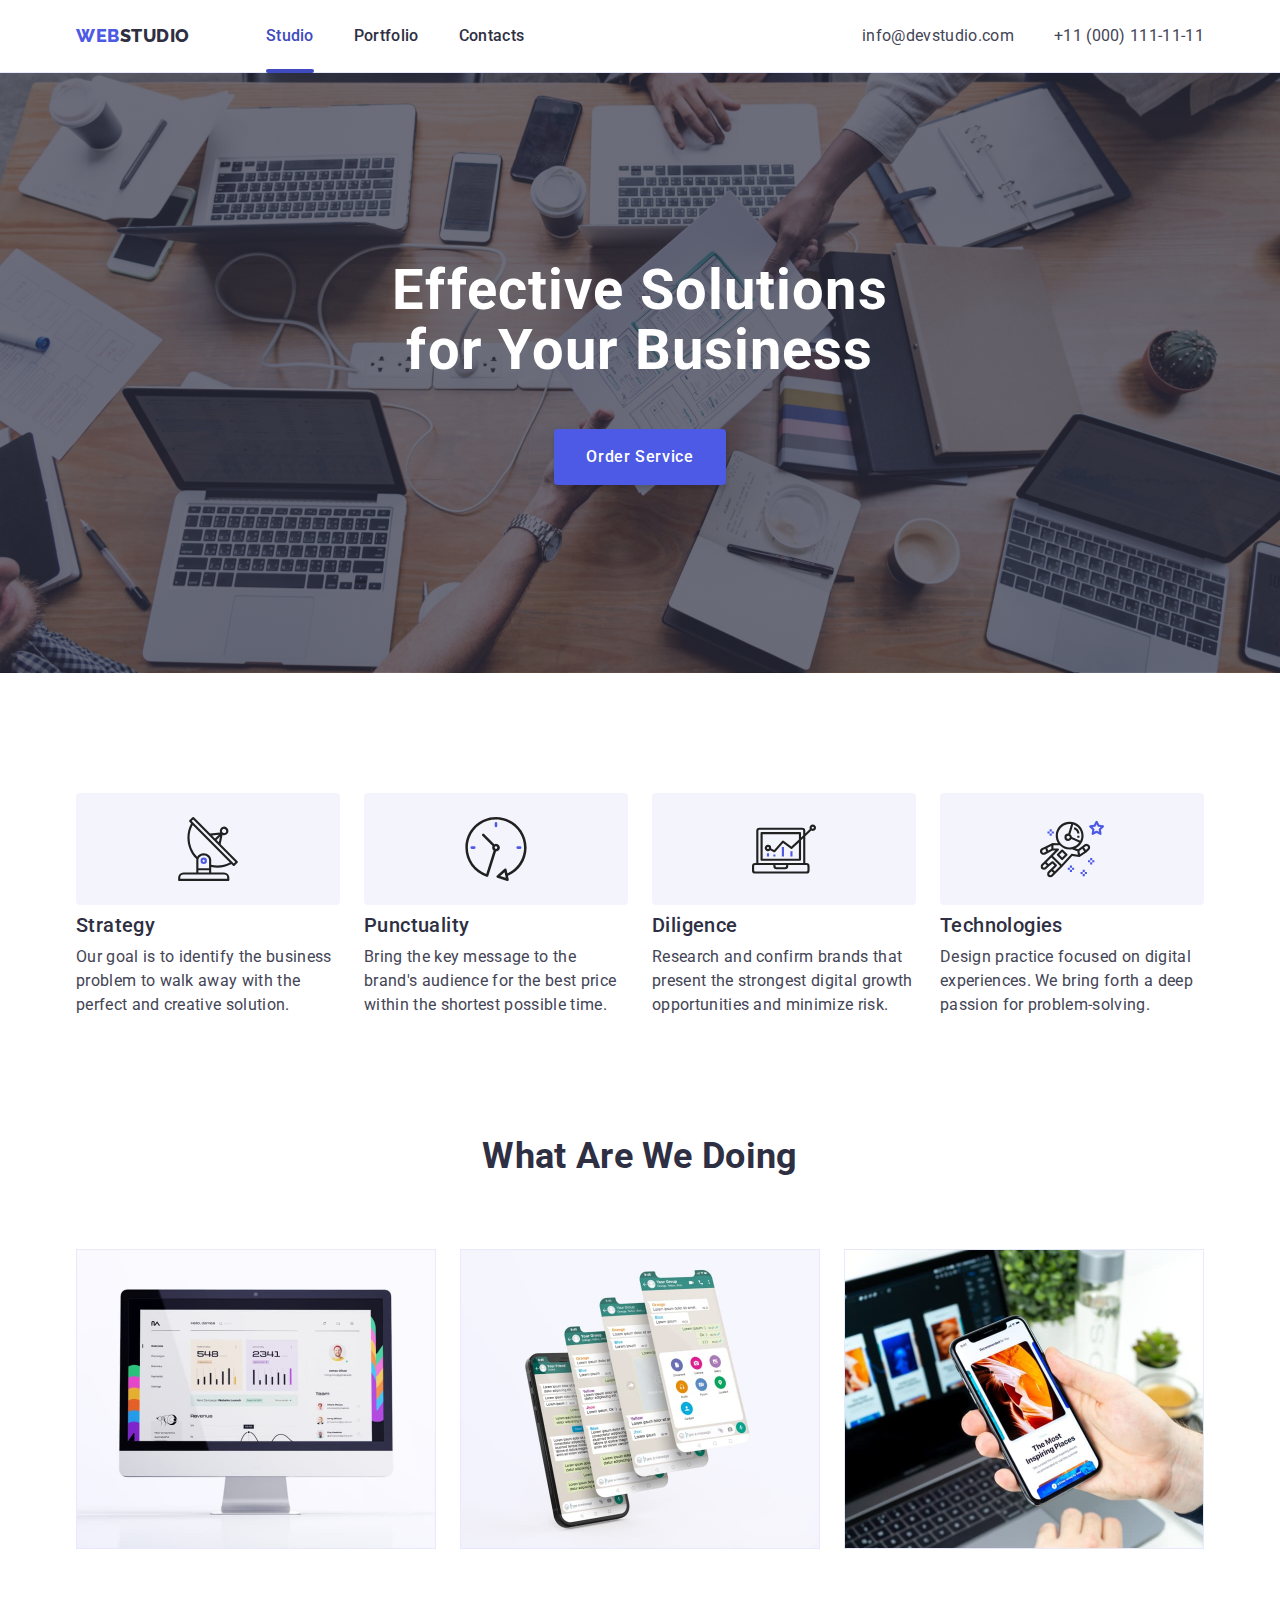
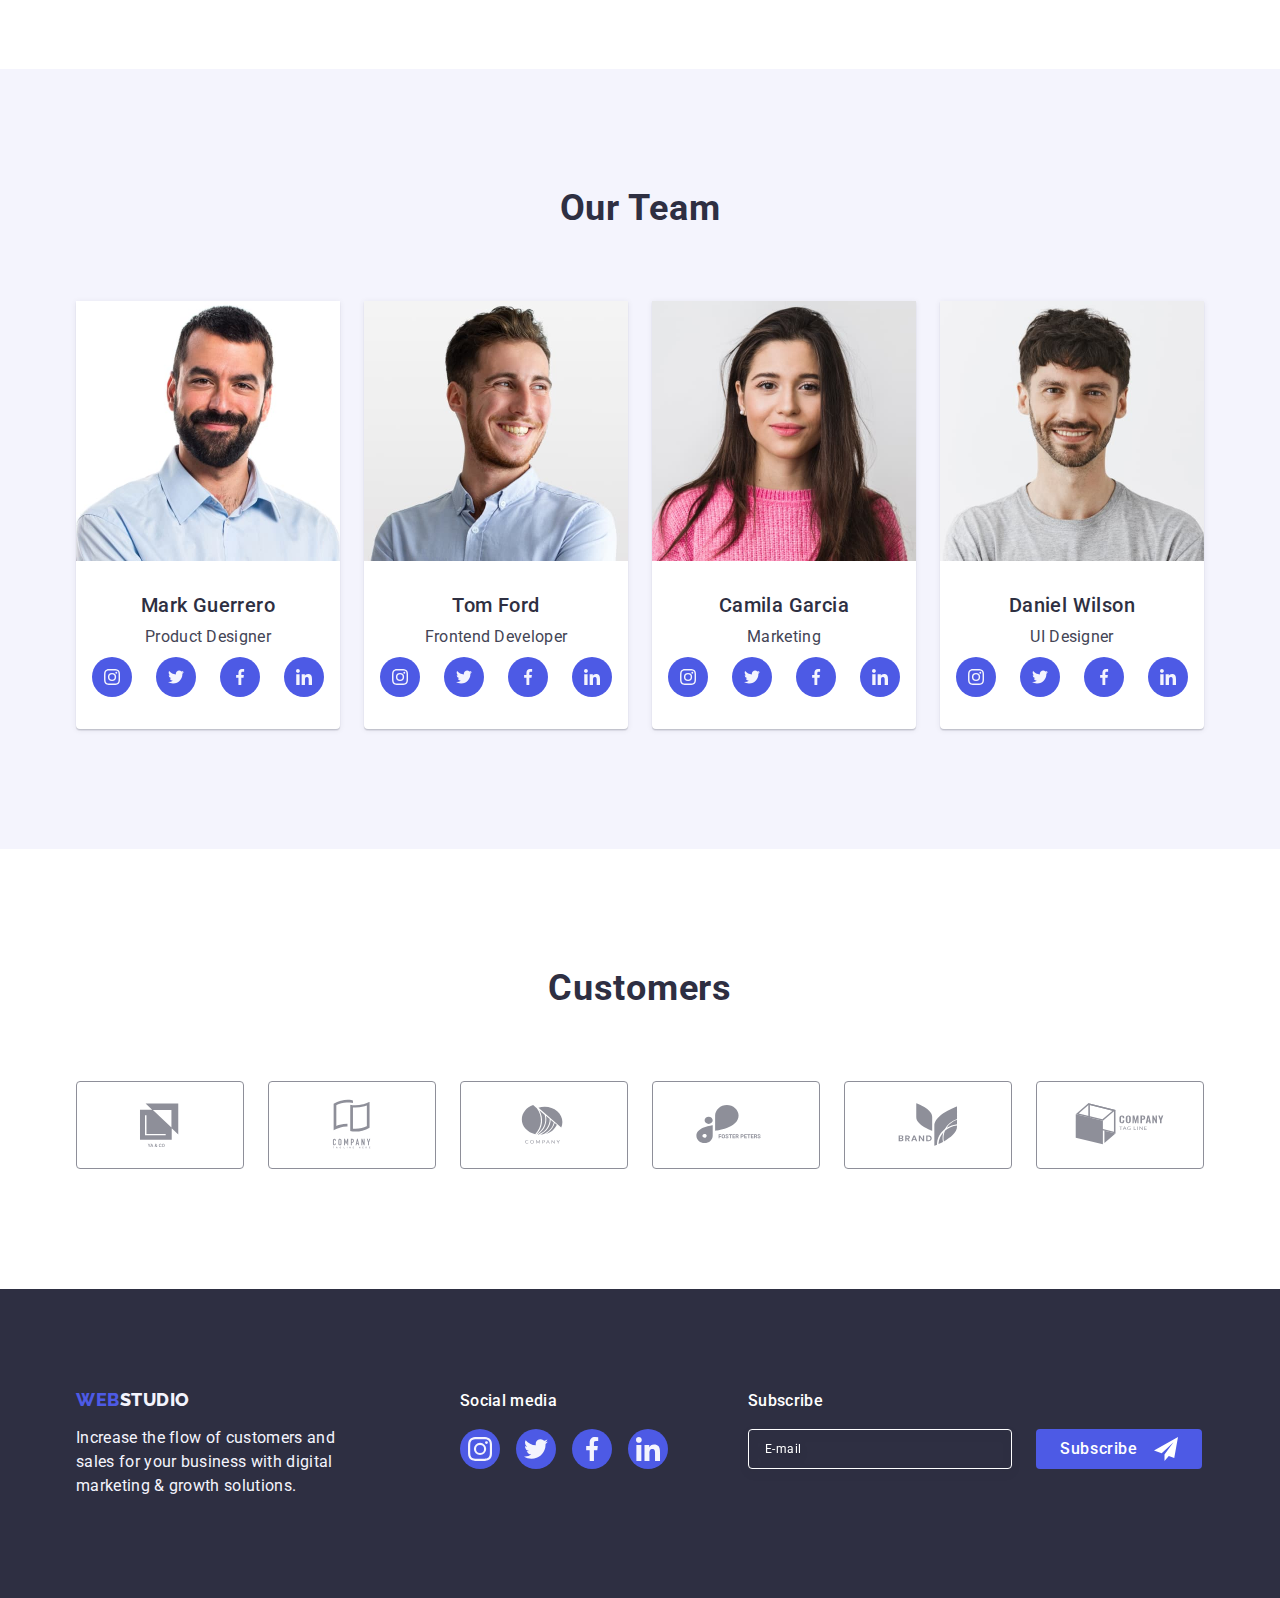
==== index.html @ ae1ebe04 "Feat(New project) Added files" ====
<!DOCTYPE html>
<html lang="en">
  <head>
    <meta charset="UTF-8" />
    <meta name="viewport" content="width=device-width, initial-scale=1.0" />
    <link rel="preconnect" href="https://fonts.googleapis.com" />
    <link rel="preconnect" href="https://fonts.gstatic.com" crossorigin />
    <link
      href="https://fonts.googleapis.com/css2?family=Raleway:wght@800&family=Roboto:wght@400;500;700;900&display=swap"
      rel="stylesheet"
    />
    <link
      rel="stylesheet"
      href="https://cdnjs.cloudflare.com/ajax/libs/modern-normalize/2.0.0/modern-normalize.min.css"
    />
    <link rel="stylesheet" href="./css/styles.css" />
    <link rel="shortcut icon" href="./images/favicon.ico" />
    <title>Web Studio</title>
  </head>
  <body>
    <header class="header">
      <div class="header-container container">
        <nav class="header-nav">
          <a class="header-nav__logo-blue link" href="./index.html"
            >Web<span class="header-nav__logo-black">Studio</span></a
          >
          <ul class="header-nav__list list">
            <li class="header-nav__item">
              <a class="header-nav__link link current" href="./index.html"
                >Studio</a
              >
            </li>
            <li class="header-nav__item">
              <a class="header-nav__link link" href="./portfolio.html"
                >Portfolio</a
              >
            </li>
            <li class="header-nav__item">
              <a class="header-nav__link link" href="">Contacts</a>
            </li>
          </ul>
        </nav>
        <address class="header-contacts">
          <ul class="header-contacts__list list">
            <li class="header-contacts__item">
              <a
                class="header-contacts__link link"
                href="mailto:info@devstudio.com"
                >info@devstudio.com</a
              >
            </li>
            <li class="header-contacts__item">
              <a class="header-contacts__link link" href="tel:+110001111111"
                >+11 (000) 111-11-11</a
              >
            </li>
          </ul>
        </address>
      </div>
    </header>

    <main>
      <section class="hero hero__bg-image">
        <div class="container">
          <h1 class="hero__title">Effective Solutions for Your Business</h1>
          <button class="hero__button" type="button" data-modal-open>
            Order Service
          </button>
        </div>
      </section>

      <section class="company">
        <div class="container">
          <h2 class="visually-hidden">Hidden</h2>
          <ul class="company__list list">
            <li class="company__item">
              <div class="company__wrapper">
                <svg
                  class="company__icon"
                  aria-label="antenna"
                  width="64"
                  height="64"
                >
                  <use href="./images/icons.svg#icon-antenna"></use>
                </svg>
              </div>
              <h3 class="company__title">Strategy</h3>
              <p class="company__text">
                Our goal is to identify the business problem to walk away with
                the perfect and creative solution.
              </p>
            </li>
            <li class="company__item">
              <div class="company__wrapper">
                <svg
                  class="company__icon"
                  aria-label="antenna"
                  width="64"
                  height="64"
                >
                  <use href="./images/icons.svg#icon-clock"></use>
                </svg>
              </div>
              <h3 class="company__title">Punctuality</h3>
              <p class="company__text">
                Bring the key message to the brand's audience for the best price
                within the shortest possible time.
              </p>
            </li>
            <li class="company__item">
              <div class="company__wrapper">
                <svg
                  class="company__icon"
                  aria-label="antenna"
                  width="64"
                  height="64"
                >
                  <use href="./images/icons.svg#icon-diagram"></use>
                </svg>
              </div>
              <h3 class="company__title">Diligence</h3>
              <p class="company__text">
                Research and confirm brands that present the strongest digital
                growth opportunities and minimize risk.
              </p>
            </li>
            <li class="company__item">
              <div class="company__wrapper">
                <svg
                  class="company__icon"
                  aria-label="antenna"
                  width="64"
                  height="64"
                >
                  <use href="./images/icons.svg#icon-astronaut"></use>
                </svg>
              </div>
              <h3 class="company__title">Technologies</h3>
              <p class="company__text">
                Design practice focused on digital experiences. We bring forth a
                deep passion for problem-solving.
              </p>
            </li>
          </ul>
        </div>
      </section>

      <section class="works">
        <div class="container">
          <h2 class="works__title">What are we doing</h2>
          <ul class="works__list list">
            <li class="works__item">
              <img
                class="works__image"
                src="./images/work-01.jpg"
                alt="computer-monitor"
                width="360"
              />
            </li>
            <li class="works__item">
              <img
                class="works__image"
                src="./images/work-02.jpg"
                alt="phone-application"
                width="360"
              />
            </li>
            <li class="works__item">
              <img
                class="works__image"
                src="./images/work-03.jpg"
                alt="laptop-and-phone"
                width="360"
              />
            </li>
          </ul>
        </div>
      </section>

      <section class="team">
        <div class="container">
          <h2 class="team__title">Our Team</h2>
          <ul class="team__list list">
            <li class="team__item">
              <img
                class="team__image"
                src="./images/team-01.jpg"
                alt="photo Mark Guerrero"
                width="264"
              />
              <div class="team__wrapper">
                <h3 class="team__specialist">Mark Guerrero</h3>
                <p class="team__job-title">Product Designer</p>
                <ul class="team__list-icons list">
                  <li class="team__item-icon">
                    <a href="" class="team__link-icon">
                      <svg
                        class="team__icon"
                        aria-label="icon-instagram"
                        width="16"
                        height="16"
                      >
                        <use href="./images/icons.svg#icon-instagram"></use>
                      </svg>
                    </a>
                  </li>
                  <li class="team__item-icon">
                    <a href="" class="team__link-icon">
                      <svg
                        class="team__icon"
                        aria-label="icon-twitter"
                        width="16"
                        height="16"
                      >
                        <use href="./images/icons.svg#icon-twitter"></use>
                      </svg>
                    </a>
                  </li>
                  <li class="team__item-icon">
                    <a href="" class="team__link-icon">
                      <svg
                        class="team__icon"
                        aria-label="icon-facebook"
                        width="16"
                        height="16"
                      >
                        <use href="./images/icons.svg#icon-facebook"></use>
                      </svg>
                    </a>
                  </li>
                  <li class="team__item-icon">
                    <a href="" class="team__link-icon">
                      <svg
                        class="team__icon"
                        aria-label="icon-linkedin"
                        width="16"
                        height="16"
                      >
                        <use href="./images/icons.svg#icon-linkedin"></use>
                      </svg>
                    </a>
                  </li>
                </ul>
              </div>
            </li>
            <li class="team__item">
              <img
                class="team__image"
                src="./images/team-02.jpg"
                alt="photo Tom Ford"
                width="264"
              />
              <div class="team__wrapper">
                <h3 class="team__specialist">Tom Ford</h3>
                <p class="team__job-title">Frontend Developer</p>
                <ul class="team__list-icons list">
                  <li class="team__item-icon">
                    <a href="" class="team__link-icon">
                      <svg
                        class="team__icon"
                        aria-label="icon-instagram"
                        width="16"
                        height="16"
                      >
                        <use href="./images/icons.svg#icon-instagram"></use>
                      </svg>
                    </a>
                  </li>
                  <li class="team__item-icon">
                    <a href="" class="team__link-icon">
                      <svg
                        class="team__icon"
                        aria-label="icon-twitter"
                        width="16"
                        height="16"
                      >
                        <use href="./images/icons.svg#icon-twitter"></use>
                      </svg>
                    </a>
                  </li>
                  <li class="team__item-icon">
                    <a href="" class="team__link-icon">
                      <svg
                        class="team__icon"
                        aria-label="icon-facebook"
                        width="16"
                        height="16"
                      >
                        <use href="./images/icons.svg#icon-facebook"></use>
                      </svg>
                    </a>
                  </li>
                  <li class="team__item-icon">
                    <a href="" class="team__link-icon">
                      <svg
                        class="team__icon"
                        aria-label="icon-linkedin"
                        width="16"
                        height="16"
                      >
                        <use href="./images/icons.svg#icon-linkedin"></use>
                      </svg>
                    </a>
                  </li>
                </ul>
              </div>
            </li>
            <li class="team__item">
              <img
                class="team__image"
                src="./images/team-03.jpg"
                alt="photo Camila Garcia"
                width="264"
              />
              <div class="team__wrapper">
                <h3 class="team__specialist">Camila Garcia</h3>
                <p class="team__job-title">Marketing</p>
                <ul class="team__list-icons list">
                  <li class="team__item-icon">
                    <a href="" class="team__link-icon">
                      <svg
                        class="team__icon"
                        aria-label="icon-instagram"
                        width="16"
                        height="16"
                      >
                        <use href="./images/icons.svg#icon-instagram"></use>
                      </svg>
                    </a>
                  </li>
                  <li class="team__item-icon">
                    <a href="" class="team__link-icon">
                      <svg
                        class="team__icon"
                        aria-label="icon-twitter"
                        width="16"
                        height="16"
                      >
                        <use href="./images/icons.svg#icon-twitter"></use>
                      </svg>
                    </a>
                  </li>
                  <li class="team__item-icon">
                    <a href="" class="team__link-icon">
                      <svg
                        class="team__icon"
                        aria-label="icon-facebook"
                        width="16"
                        height="16"
                      >
                        <use href="./images/icons.svg#icon-facebook"></use>
                      </svg>
                    </a>
                  </li>
                  <li class="team__item-icon">
                    <a href="" class="team__link-icon">
                      <svg
                        class="team__icon"
                        aria-label="icon-linkedin"
                        width="16"
                        height="16"
                      >
                        <use href="./images/icons.svg#icon-linkedin"></use>
                      </svg>
                    </a>
                  </li>
                </ul>
              </div>
            </li>
            <li class="team__item">
              <img
                class="team__image"
                src="./images/team-04.jpg"
                alt="photo Daniel Wilson"
                width="264"
              />
              <div class="team__wrapper">
                <h3 class="team__specialist">Daniel Wilson</h3>
                <p class="team__job-title">UI Designer</p>
                <ul class="team__list-icons list">
                  <li class="team__item-icon">
                    <a href="" class="team__link-icon">
                      <svg
                        class="team__icon"
                        aria-label="icon-instagram"
                        width="16"
                        height="16"
                      >
                        <use href="./images/icons.svg#icon-instagram"></use>
                      </svg>
                    </a>
                  </li>
                  <li class="team__item-icon">
                    <a href="" class="team__link-icon">
                      <svg
                        class="team__icon"
                        aria-label="icon-twitter"
                        width="16"
                        height="16"
                      >
                        <use href="./images/icons.svg#icon-twitter"></use>
                      </svg>
                    </a>
                  </li>
                  <li class="team__item-icon">
                    <a href="" class="team__link-icon">
                      <svg
                        class="team__icon"
                        aria-label="icon-facebook"
                        width="16"
                        height="16"
                      >
                        <use href="./images/icons.svg#icon-facebook"></use>
                      </svg>
                    </a>
                  </li>
                  <li class="team__item-icon">
                    <a href="" class="team__link-icon">
                      <svg
                        class="team__icon"
                        aria-label="icon-linkedin"
                        width="16"
                        height="16"
                      >
                        <use href="./images/icons.svg#icon-linkedin"></use>
                      </svg>
                    </a>
                  </li>
                </ul>
              </div>
            </li>
          </ul>
        </div>
      </section>
      <section class="customers">
        <div class="container">
          <h2 class="customers__title">Customers</h2>
          <ul class="customers__list list">
            <li class="customers__item">
              <a href="" class="customers__link"
                ><svg
                  class="customers__icon"
                  aria-label="customers-icons"
                  width="104"
                  height="56"
                >
                  <use href="./images/icons.svg#customers-logo-1"></use></svg
              ></a>
            </li>
            <li class="customers__item">
              <a href="" class="customers__link"
                ><svg
                  class="customers__icon"
                  aria-label="customers-icons"
                  width="104"
                  height="56"
                >
                  <use href="./images/icons.svg#customers-logo-2"></use></svg
              ></a>
            </li>
            <li class="customers__item">
              <a href="" class="customers__link"
                ><svg
                  class="customers__icon"
                  aria-label="customers-icons"
                  width="104"
                  height="56"
                >
                  <use href="./images/icons.svg#customers-logo-3"></use></svg
              ></a>
            </li>
            <li class="customers__item">
              <a href="" class="customers__link"
                ><svg
                  class="customers__icon"
                  aria-label="customers-icons"
                  width="104"
                  height="56"
                >
                  <use href="./images/icons.svg#customers-logo-4"></use></svg
              ></a>
            </li>
            <li class="customers__item">
              <a href="" class="customers__link"
                ><svg
                  class="customers__icon"
                  aria-label="customers-icons"
                  width="104"
                  height="56"
                >
                  <use href="./images/icons.svg#customers-logo-5"></use></svg
              ></a>
            </li>
            <li class="customers__item">
              <a href="" class="customers__link"
                ><svg
                  class="customers__icon"
                  aria-label="customers-icons"
                  width="104"
                  height="56"
                >
                  <use href="./images/icons.svg#customers-logo-6"></use></svg
              ></a>
            </li>
          </ul>
        </div>
      </section>
    </main>

    <footer class="footer">
      <div class="footer-container container">
        <div class="footer__logo-wrapper">
          <a class="footer__logo-blue link" href="./index.html"
            >Web<span class="footer__logo-white">Studio</span></a
          >
          <p class="footer__text">
            Increase the flow of customers and sales for your business with
            digital marketing & growth solutions.
          </p>
        </div>

        <div class="footer__icon-wrapper">
          <p class="footer__icon-text">Social media</p>
          <ul class="footer__icon-list">
            <li class="footer__icon-item">
              <a href="" class="footer__icon-link">
                <svg
                  class="footer__icon"
                  aria-label="icon-instagram"
                  width="24"
                  height="24"
                >
                  <use href="./images/icons.svg#icon-instagram"></use>
                </svg>
              </a>
            </li>
            <li class="footer__icon-item">
              <a href="" class="footer__icon-link">
                <svg
                  class="footer__icon"
                  aria-label="icon-twitter"
                  width="24"
                  height="24"
                >
                  <use href="./images/icons.svg#icon-twitter"></use>
                </svg>
              </a>
            </li>
            <li class="footer__icon-item">
              <a href="" class="footer__icon-link">
                <svg
                  class="footer__icon"
                  aria-label="icon-facebook"
                  width="24"
                  height="24"
                >
                  <use href="./images/icons.svg#icon-facebook"></use>
                </svg>
              </a>
            </li>
            <li class="footer__icon-item">
              <a href="" class="footer__icon-link">
                <svg
                  class="footer__icon"
                  aria-label="icon-linkedin"
                  width="24"
                  height="24"
                >
                  <use href="./images/icons.svg#icon-linkedin"></use>
                </svg>
              </a>
            </li>
          </ul>
        </div>

        <div class="footer__subscribe-wrapper">
          <p class="footer__subscribe-text">Subscribe</p>
          <form class="footer__subscribe-form">
            <label class="footer__subscribe-label">
              <input
                class="footer__subscribe-input"
                type="email"
                name="email-field"
                placeholder="E-mail"
              />
            </label>
            <button
              type="submit"
              name="email-subscribe-button"
              class="footer__subscribe-button"
            >
              Subscribe
              <svg
                class="footer__subscribe-icon"
                aria-label="icon-send"
                width="24"
                height="24"
              >
                <use href="./images/icons.svg#icon-send"></use>
              </svg>
            </button>
          </form>
        </div>
      </div>
    </footer>

    <div class="backdrop is-hidden" data-modal>
      <div class="modal">
        <button class="modal__button-close" type="button" data-modal-close>
          <svg
            class="modal__icon-close"
            aria-label="icon-modal-close"
            width="8"
            height="8"
          >
            <use href="./images/icons.svg#icon-modal-close"></use>
          </svg>
        </button>

        <p class="modal__title">
          Leave your contacts and we will call you back
        </p>

        <form class="modal__form">
          <div class="modal__wrapper">
            <label class="modal__label" for="user-name">Name</label>
            <div class="modal__icon-wrapper">
              <input
                class="modal__input"
                type="text"
                name="user-name"
                id="user-name"
              />
              <svg
                class="modal__icon"
                aria-label="icon-person"
                width="18"
                height="24"
              >
                <use href="./images/icons.svg#icon-person"></use>
              </svg>
            </div>
          </div>

          <div class="modal__wrapper">
            <label class="modal__label" for="phone-number">Phone</label>
            <div class="modal__icon-wrapper">
              <input
                class="modal__input"
                type="tel"
                name="phone-number"
                id="phone-number"
              />
              <svg
                class="modal__icon"
                aria-label="icon-phone"
                width="18"
                height="24"
              >
                <use href="./images/icons.svg#icon-phone"></use>
              </svg>
            </div>
          </div>

          <div class="modal__wrapper">
            <label class="modal__label" for="useremail">Email</label>
            <div class="modal__icon-wrapper">
              <input
                class="modal__input"
                type="email"
                name="user-email"
                id="useremail"
              />
              <svg
                class="modal__icon"
                aria-label="icon-email"
                width="18"
                height="24"
              >
                <use href="./images/icons.svg#icon-email"></use>
              </svg>
            </div>
          </div>

          <div class="modal__text-field-wrapper">
            <label class="modal__label" for="user-comment">Comment</label>
            <textarea
              class="modal__text-field"
              name="user-comment"
              id="user-comment"
              placeholder="Text input"
            ></textarea>
          </div>

          <div class="modal__check-wrapper">
            <input
              class="modal__check-input visually-hidden"
              type="checkbox"
              name="user-privacy"
              id="user-privacy"
              value="true"
            />
            <label class="modal__check-text" for="user-privacy">
              <span class="modal__check-box">
                <svg
                  class="modal__icon-check"
                  aria-label="icon-check-white"
                  width="10"
                  height="8"
                >
                  <use href="./images/icons.svg#icon-check-white"></use></svg
              ></span>
              I accept the terms and conditions of the
              <a class="modal__link-text" href="">Privacy Policy</a></label
            >
          </div>

          <button class="modal__button-submit" type="submit">Send</button>
        </form>
      </div>
    </div>

    <script src="./js/modal.js"></script>
  </body>
</html>
---- css/styles.css ----
:root {
  --color-iris: #4d5ae5;
  --color-ocean: #404bbf;
  --color-navy-blue: #2e2f42;
  --color-green: #31d0aa;
  --color-slate: #434455;
  --color-light-slate: #8e8f99;
  --color-cornflower: #e7e9fc;
  --color-cloud: #f4f4fd;
  --color-navy-blue-modal: #2e2f42;
  --color-grey: #2e2f42;
  --color-white: #ffffff;
  --color-dairy: #fcfcfc;
}

*,
*::before,
*::after {
  box-sizing: border-box;
}

body {
  font-family: 'Roboto', sans-serif;
  color: var(--color-slate);
  background-color: var(--color-white);
  font-size: 16px;
  letter-spacing: 0.02em;
}

.list {
  list-style: none;
}

.link {
  text-decoration: none;
}

h1,
h2,
h3,
h4,
h5,
h6,
p,
ul {
  margin: 0;
  padding: 0;
}

input,
textarea,
button {
  font: inherit;
}

button {
  cursor: pointer;
  color: currentColor;
}

ul {
  list-style: none;
}

a {
  text-decoration: none;
  outline: none;
}

img {
  display: block;
  max-width: 100%;
  height: auto;
}

.visually-hidden {
  position: absolute;
  width: 1px;
  height: 1px;
  margin: -1px;
  border: 0;
  padding: 0;
  white-space: nowrap;
  clip-path: inset(100%);
  clip: rect(0 0 0 0);
  overflow: hidden;
}

.container {
  width: 1158px;
  margin: 0 auto;
  padding: 0 15px;
}

/* Page Studio */

.header {
  border-bottom: 1px solid var(--color-cornflower);
  box-shadow: 0px 2px 1px rgba(46, 47, 66, 0.08),
    0px 1px 1px rgba(46, 47, 66, 0.16), 0px 1px 6px rgba(46, 47, 66, 0.08);
}

.header-container {
  display: flex;
  align-items: center;
}

.header-nav {
  display: flex;
  align-items: center;
}

.header-nav__logo-blue {
  color: var(--color-iris);
  font-family: 'Raleway', sans-serif;
  font-weight: 800;
  font-size: 18px;
  line-height: 1.17;
  letter-spacing: 0.03em;
  text-transform: uppercase;
  display: inline-block;
  margin-right: 76px;
}

.header-nav__logo-black {
  color: var(--color-navy-blue);
}

.header-nav__list {
  display: flex;
  gap: 40px;
}

.header-nav__link {
  color: var(--color-navy-blue);
  font-weight: 500;
  font-size: 16px;
  line-height: 1.5;
  padding-top: 24px;
  padding-bottom: 24px;
  position: relative;
  display: block;
  transition: color 250ms cubic-bezier(0.4, 0, 0.2, 1);
}

.header-nav__link:hover,
.header-nav__link:focus {
  color: var(--color-ocean);
}

.header-nav__link.current {
  color: var(--color-ocean);
}

.header-nav__link.current::after {
  content: '';
  display: block;
  width: 100%;
  height: 4px;
  border-radius: 2px;
  background-color: var(--color-ocean);
  position: absolute;
  bottom: -1px;
  left: 0;
}

.header-contacts {
  font-style: normal;
  margin-left: auto;
}

.header-contacts__list {
  display: flex;
  gap: 40px;
}

.header-contacts__link {
  color: var(--color-slate);
  font-weight: 400;
  font-size: 16px;
  line-height: 1.5;
  display: inline-block;
  padding-top: 24px;
  padding-bottom: 24px;
  transition: color 250ms cubic-bezier(0.4, 0, 0.2, 1);
}

.header-contacts__link:hover,
.header-contacts__link:focus {
  color: var(--color-ocean);
}

.hero {
  background-color: var(--color-navy-blue);
  padding: 188px 0;
}

.hero__bg-image {
  margin: 0 auto;
  max-width: 1440px;
  background-position: center;
  background-repeat: no-repeat;
  background-size: cover;
  background-image: linear-gradient(
      rgba(46, 47, 66, 0.7),
      rgba(46, 47, 66, 0.7)
    ),
    url('../images/img-name.jpg');
}

.hero__title {
  color: var(--color-white);
  font-weight: 700;
  font-size: 56px;
  line-height: 1.07;
  letter-spacing: 0.02em;
  text-align: center;
  max-width: 496px;
  text-align: center;
  margin: 0 auto 48px;
}

.hero__button {
  color: var(--color-white);
  background-color: var(--color-iris);
  font-family: 'Roboto', sans-serif;
  font-weight: 500;
  font-size: 16px;
  line-height: 1.5;
  letter-spacing: 0.04em;
  cursor: pointer;
  border-radius: 4px;
  padding: 16px 32px 16px 32px;
  border: none;
  box-shadow: 0px 4px 4px 0px rgba(0, 0, 0, 0.15);
  display: block;
  margin: 0 auto;
  min-width: 169px;
  transition: background-color 250ms cubic-bezier(0.4, 0, 0.2, 1);
}

.hero__button:hover,
.hero__button:focus {
  background-color: var(--color-ocean);
}

.company {
  padding: 120px 0;
}

.company__list {
  display: flex;
  gap: 24px;
}

.company__item {
  width: 264px;
}

.company__wrapper {
  display: flex;
  align-items: center;
  justify-content: center;
  height: 112px;
  border-radius: 4px;
  background-color: var(--color-cloud);
  margin-bottom: 8px;
}

.company__title {
  color: var(--color-navy-blue);
  font-weight: 500;
  font-size: 20px;
  line-height: 1.2;
  letter-spacing: 0.02em;
  margin-bottom: 8px;
}

.company__text {
  color: var(--color-slate);
  font-weight: 400;
  font-size: 16px;
  line-height: 1.5;
}

.works {
  padding-bottom: 120px;
}

.works__title {
  color: var(--color-navy-blue);
  font-weight: 700;
  font-size: 36px;
  line-height: 1.11;
  text-align: center;
  text-transform: capitalize;
  margin-bottom: 72px;
}

.works__list {
  display: flex;
  gap: 24px;
}

.team {
  background-color: var(--color-cloud);
  padding: 120px 0;
}

.team__title {
  color: var(--color-navy-blue);
  font-weight: 700;
  font-size: 36px;
  line-height: 1.11;
  text-align: center;
  letter-spacing: 0.02em;
  text-transform: capitalize;
  margin-bottom: 72px;
}

.team__list {
  background-color: var(--color-cloud);
  display: flex;
  gap: 24px;
}

.team__item {
  background-color: var(--color-white);
  box-shadow: 0px 2px 1px 0px rgba(46, 47, 66, 0.08),
    0px 1px 1px 0px rgba(46, 47, 66, 0.16),
    0px 1px 6px 0px rgba(46, 47, 66, 0.08);
  border-radius: 0px 0px 4px 4px;
}

.team__wrapper {
  padding: 32px 0;
}

.team__specialist {
  color: var(--color-navy-blue);
  font-weight: 500;
  font-size: 20px;
  line-height: 1.2;
  letter-spacing: 0.02em;
  text-align: center;
  margin-bottom: 8px;
}

.team__job-title {
  color: var(--color-slate);
  font-weight: 400;
  font-size: 16px;
  line-height: 1.5;
  text-align: center;
  margin-bottom: 8px;
}

.team__list-icons {
  display: flex;
  align-items: center;
  justify-content: center;
  gap: 24px;
}

.team__item-icon {
  width: 40px;
  height: 40px;
}

.team__link-icon {
  display: flex;
  align-items: center;
  justify-content: center;
  width: 100%;
  height: 100%;
  background-color: var(--color-iris);
  border-radius: 50%;
  transition: background-color 250ms cubic-bezier(0.4, 0, 0.2, 1);
}

.team__link-icon:hover,
.team__link-icon:focus {
  background-color: var(--color-ocean);
}

.team__icon {
  fill: var(--color-cloud);
}

.customers {
  padding: 120px 0;
}

.customers__title {
  color: var(--color-navy-blue);
  font-weight: 700;
  font-size: 36px;
  line-height: 1.11;
  text-align: center;
  letter-spacing: 0.02em;
  margin-bottom: 72px;
}

.customers__list {
  display: flex;
  align-items: center;
  justify-content: center;
  gap: 24px;
}

.customers__item {
  width: 168px;
  height: 88px;
}

.customers__link {
  display: flex;
  justify-content: center;
  align-items: center;
  width: 100%;
  height: 100%;
  color: var(--color-light-slate);
  border-radius: 4px;
  border: 1px solid var(--color-light-slate);
  transition: border-color 250ms cubic-bezier(0.4, 0, 0.2, 1),
    color 250ms cubic-bezier(0.4, 0, 0.2, 1);
  fill: currentColor;
}

.customers__link:hover,
.customers__link:focus {
  color: var(--color-ocean);
  border-color: var(--color-ocean);
  fill: var(--color-ocean);
}

.footer {
  background-color: var(--color-navy-blue);
  padding: 100px 0;
}

.footer-container {
  display: flex;
  align-items: baseline;
}

.footer__logo-wrapper {
  width: 264px;
  margin-right: 120px;
}

.footer__logo-blue {
  color: var(--color-iris);
  font-family: 'Raleway', sans-serif;
  font-weight: 800;
  font-size: 18px;
  line-height: 1.17;
  letter-spacing: 0.03em;
  text-transform: uppercase;
  display: inline-block;
  margin-bottom: 16px;
}

.footer__logo-white {
  color: var(--color-cloud);
}

.footer__text {
  color: var(--color-cloud);
  font-weight: 400;
  font-size: 16px;
  line-height: 1.5;
  width: 264px;
}

.footer__icon-text {
  font-weight: 500;
  font-size: 16px;
  line-height: 1.5;
  color: var(--color-white);
  margin-bottom: 16px;
}

.footer__icon-list {
  display: flex;
  align-items: center;
  justify-content: start;
  gap: 16px;
}

.footer__icon-item {
  width: 40px;
  height: 40px;
}

.footer__icon-link {
  display: flex;
  align-items: center;
  justify-content: center;
  border-radius: 50%;
  width: 100%;
  height: 100%;
  background-color: var(--color-iris);
  transition: background-color 250ms cubic-bezier(0.4, 0, 0.2, 1);
}

.footer__icon {
  fill: var(--color-cloud);
}

.footer__icon-link:hover,
.footer__icon-link:focus {
  background-color: var(--color-green);
}

.footer__subscribe-wrapper {
  margin-left: 80px;
}

.footer__subscribe-text {
  font-weight: 500;
  font-size: 16px;
  line-height: 1.5;
  color: var(--color-white);
  margin-bottom: 16px;
}

.footer__subscribe-form {
  display: flex;
  gap: 24px;
}

.footer__subscribe-label {
}

.footer__subscribe-input {
  font-weight: 400;
  font-size: 12px;
  line-height: 1.5;
  letter-spacing: 0.04em;
  color: var(--color-white);
  background-color: transparent;
  min-width: 264px;
  min-height: 40px;
  flex-shrink: 0;
  padding-left: 16px;
  border-radius: 4px;
  border: 1px solid var(--color-white);
  filter: drop-shadow(0px 4px 4px rgba(0, 0, 0, 0.15));
  outline: none;
}

.footer__subscribe-input::placeholder {
  color: var(--color-white);
}

.footer__subscribe-button {
  font-family: 'Roboto', sans-serif;
  font-weight: 500;
  font-size: 16px;
  line-height: 1.5;
  letter-spacing: 0.04em;
  color: var(--color-white);
  background-color: var(--color-iris);
  display: flex;
  align-items: center;
  justify-content: center;
  text-align: center;
  height: 40px;
  min-width: 165px;
  padding: 8px 24px;
  border: none;
  border-radius: 4px;
  cursor: pointer;
  transition: background-color 250ms cubic-bezier(0.4, 0, 0.2, 1);
}

.footer__subscribe-button:hover,
.footer__subscribe-button:focus {
  background-color: var(--color-ocean);
}

.footer__subscribe-icon {
  fill: var(--color-white);
  margin-left: 16px;
}

/* Page Portfolio */

.gallery {
  padding: 96px 0 120px;
}

.gallery-filter__list {
  display: flex;
  justify-content: center;
  gap: 24px;
  margin-bottom: 72px;
}

.gallery-filter__button {
  color: var(--color-iris);
  background-color: var(--color-cloud);
  font-family: 'Roboto', sans-serif;
  font-weight: 500;
  font-size: 16px;
  line-height: 1.5;
  letter-spacing: 0.04em;
  cursor: pointer;
  border: 1px solid var(--color-cornflower);
  border-radius: 4px;
  padding: 12px 24px 12px 24px;
  transition: color 250ms cubic-bezier(0.4, 0, 0.2, 1),
    background-color 250ms cubic-bezier(0.4, 0, 0.2, 1),
    border-color 250ms cubic-bezier(0.4, 0, 0.2, 1),
    box-shadow 250ms cubic-bezier(0.4, 0, 0.2, 1);
}

.gallery-filter__button:hover,
.gallery-filter__button:focus {
  color: var(--color-white);
  background-color: var(--color-ocean);
  box-shadow: 0px 2px 2px 0px rgba(0, 0, 0, 0.12),
    0px 2px 1px 0px rgba(0, 0, 0, 0.08), 0px 3px 1px 0px rgba(0, 0, 0, 0.1);
  border: 1px solid transparent;
}

.gallery__list {
  display: flex;
  flex-wrap: wrap;
  gap: 48px 24px;
}

.gallery__link {
  cursor: pointer;
  display: block;
  transition: box-shadow 250ms cubic-bezier(0.4, 0, 0.2, 1);
}

.gallery__link:hover,
.gallery__link:focus {
  box-shadow: 0px 1px 6px rgba(46, 47, 66, 0.08),
    0px 1px 1px rgba(46, 47, 66, 0.16), 0px 2px 1px rgba(46, 47, 66, 0.08);
}

.gallery__link:hover .gallery__overley-text,
.gallery__link:focus .gallery__overley-text {
  transform: translateY(0);
}

.gallery__overley-wrapper {
  position: relative;
  overflow: hidden;
}

.gallery__overley-text {
  position: absolute;
  top: 0;
  left: 0;
  font-weight: 400;
  font-size: 16px;
  line-height: 1.5;
  padding: 40px 32px;
  width: 100%;
  height: 100%;
  transform: translateY(100%);
  background-color: var(--color-iris);
  transition: transform 250ms cubic-bezier(0.4, 0, 0.2, 1);
  color: var(--color-cloud);
}

.gallery__wrapper {
  border: 1px solid var(--color-cornflower);
  border-top: none;
  padding: 32px 16px;
}

.gallery__title {
  color: var(--color-navy-blue);
  font-weight: 500;
  font-size: 20px;
  line-height: 1.2;
  letter-spacing: 0.02em;
  margin-bottom: 8px;
}

.gallery__text {
  color: var(--color-slate);
  font-weight: 400;
  font-size: 16px;
  line-height: 1.5;
  letter-spacing: 0.02em;
}

/* Modal Window */

.backdrop {
  position: fixed;
  top: 0;
  left: 0;
  width: 100%;
  height: 100%;
  background-color: rgba(46, 47, 66, 0.4);
  transition: opacity 250ms cubic-bezier(0.4, 0, 0.2, 1),
    visibility 250ms cubic-bezier(0.4, 0, 0.2, 1);
}

.backdrop.is-hidden {
  opacity: 0;
  pointer-events: none;
  visibility: hidden;
}

.modal {
  position: absolute;
  top: 50%;
  left: 50%;
  transform: translateX(-50%) translateY(-50%);
  width: 408px;
  min-height: 584px;
  border-radius: 4px;
  box-shadow: 0px 2px 1px 0px rgba(0, 0, 0, 0.2),
    0px 1px 3px 0px rgba(0, 0, 0, 0.12), 0px 1px 1px 0px rgba(0, 0, 0, 0.14);
  background-color: var(--color-dairy);
  transition: transform 250ms cubic-bezier(0.4, 0, 0.2, 1);

  padding: 72px 24px 24px 24px;
}

.modal__button-close {
  padding: 0;
  position: absolute;
  top: 24px;
  right: 24px;
  display: flex;
  justify-content: center;
  align-items: center;
  width: 24px;
  height: 24px;
  border-radius: 50%;
  border: 1px solid rgba(0, 0, 0, 0.1);
  background-color: var(--color-cornflower);
  transition: background-color 250ms cubic-bezier(0.4, 0, 0.2, 1),
    border 250ms cubic-bezier(0.4, 0, 0.2, 1);
}

.modal__button-close:hover,
.modal__button-close:focus {
  background-color: var(--color-ocean);
  border: none;
  fill: var(--color-white);
}

.modal__icon-close {
  fill: var(--color-navy-blue);
  transition: fill 250ms cubic-bezier(0.4, 0, 0.2, 1);
}

.modal__button-close:hover .modal__icon-close,
.modal__button-close:focus .modal__icon-close {
  fill: var(--color-white);
}

.modal__title {
  color: var(--color-navy-blue);
  font-weight: 500;
  font-size: 16px;
  line-height: 1.5;
  letter-spacing: 0.32px;
  text-align: center;
  margin-bottom: 16px;
  display: block;
}

.modal__wrapper {
  margin-bottom: 8px;
}

.modal__label {
  color: var(--color-light-slate);
  font-size: 12px;
  line-height: 1.17;
  letter-spacing: 0.04em;
  display: block;
  margin-bottom: 4px;
}

.modal__icon-wrapper {
  position: relative;
}

.modal__input {
  width: 100%;
  height: 40px;
  flex-shrink: 0;
  border-radius: 4px;
  border: 1px solid rgba(46, 47, 66, 0.4);
  background-color: transparent;
  padding-left: 38px;
  outline: transparent;
  transition: border-color 250ms cubic-bezier(0.4, 0, 0.2, 1);
}

.modal__input:focus {
  border-color: var(--color-iris);
}

.modal__input:focus + .modal__icon {
  fill: var(--color-iris);
}

.modal__icon {
  fill: var(--color-navy-blue);
  position: absolute;
  left: 16px;
  top: 50%;
  transform: translateY(-50%);
  transition: fill 250ms cubic-bezier(0.4, 0, 0.2, 1);
}

.modal__text-field-wrapper {
  margin-bottom: 16px;
}

.modal__text-field {
  font-weight: 400;
  font-size: 12px;
  line-height: 1.17;
  letter-spacing: 0.04em;
  width: 100%;
  min-height: 120px;
  padding: 8px 16px;
  flex-shrink: 0;
  border-radius: 4px;
  border: 1px solid rgba(46, 47, 66, 0.4);
  outline: transparent;
  resize: none;
  transition: border-color 250ms cubic-bezier(0.4, 0, 0.2, 1);
  color: rgba(46, 47, 66, 0.4);
  background-color: transparent;
}

.modal__text-field::placeholder {
  color: rgba(46, 47, 66, 0.4);
}

.modal__text-field:focus {
  border-color: var(--color-iris);
}

.modal__check-wrapper {
  margin-bottom: 24px;
}

.modal__check-input:checked + .modal__check-text .modal__check-box {
  background-color: var(--color-ocean);
  border: none;
  fill: var(--color-cloud);
}

.modal__check-text {
  color: var(--color-light-slate);
  font-size: 12px;
  line-height: 1.17;
  letter-spacing: 0.04em;
}

.modal__check-box {
  width: 16px;
  height: 16px;
  border-radius: 2px;
  border: 1px solid rgba(46, 47, 66, 0.4);
  margin-right: 8px;
  display: inline-flex;
  align-items: center;
  justify-content: center;
  fill: transparent;
  transition: background-color 250ms cubic-bezier(0.4, 0, 0.2, 1),
    border 250ms cubic-bezier(0.4, 0, 0.2, 1),
    fill 250ms cubic-bezier(0.4, 0, 0.2, 1);
}

.modal__link-text {
  margin-left: 4px;
  color: var(--color-iris);
  text-decoration: underline;
  transition: color 250ms cubic-bezier(0.4, 0, 0.2, 1);
}

.modal__link-text:hover,
.modal__link-text:focus {
  color: var(--color-ocean);
}

.modal__button-submit {
  font-family: 'Roboto', sans-serif;
  font-size: 16px;
  font-weight: 500;
  line-height: 1.5;
  letter-spacing: 0.04em;
  min-width: 169px;
  height: 56px;
  border-radius: 4px;
  background-color: var(--color-iris);
  box-shadow: 0px 4px 4px 0px rgba(0, 0, 0, 0.15);
  padding: 16px 32px;
  margin: 0 auto;
  display: block;
  color: var(--color-white);
  text-align: center;
  border: none;
  cursor: pointer;
  transition: background-color 250ms cubic-bezier(0.4, 0, 0.2, 1);
}

.modal__button-submit:hover,
.modal__button-submit:focus {
  background-color: var(--color-ocean);
}
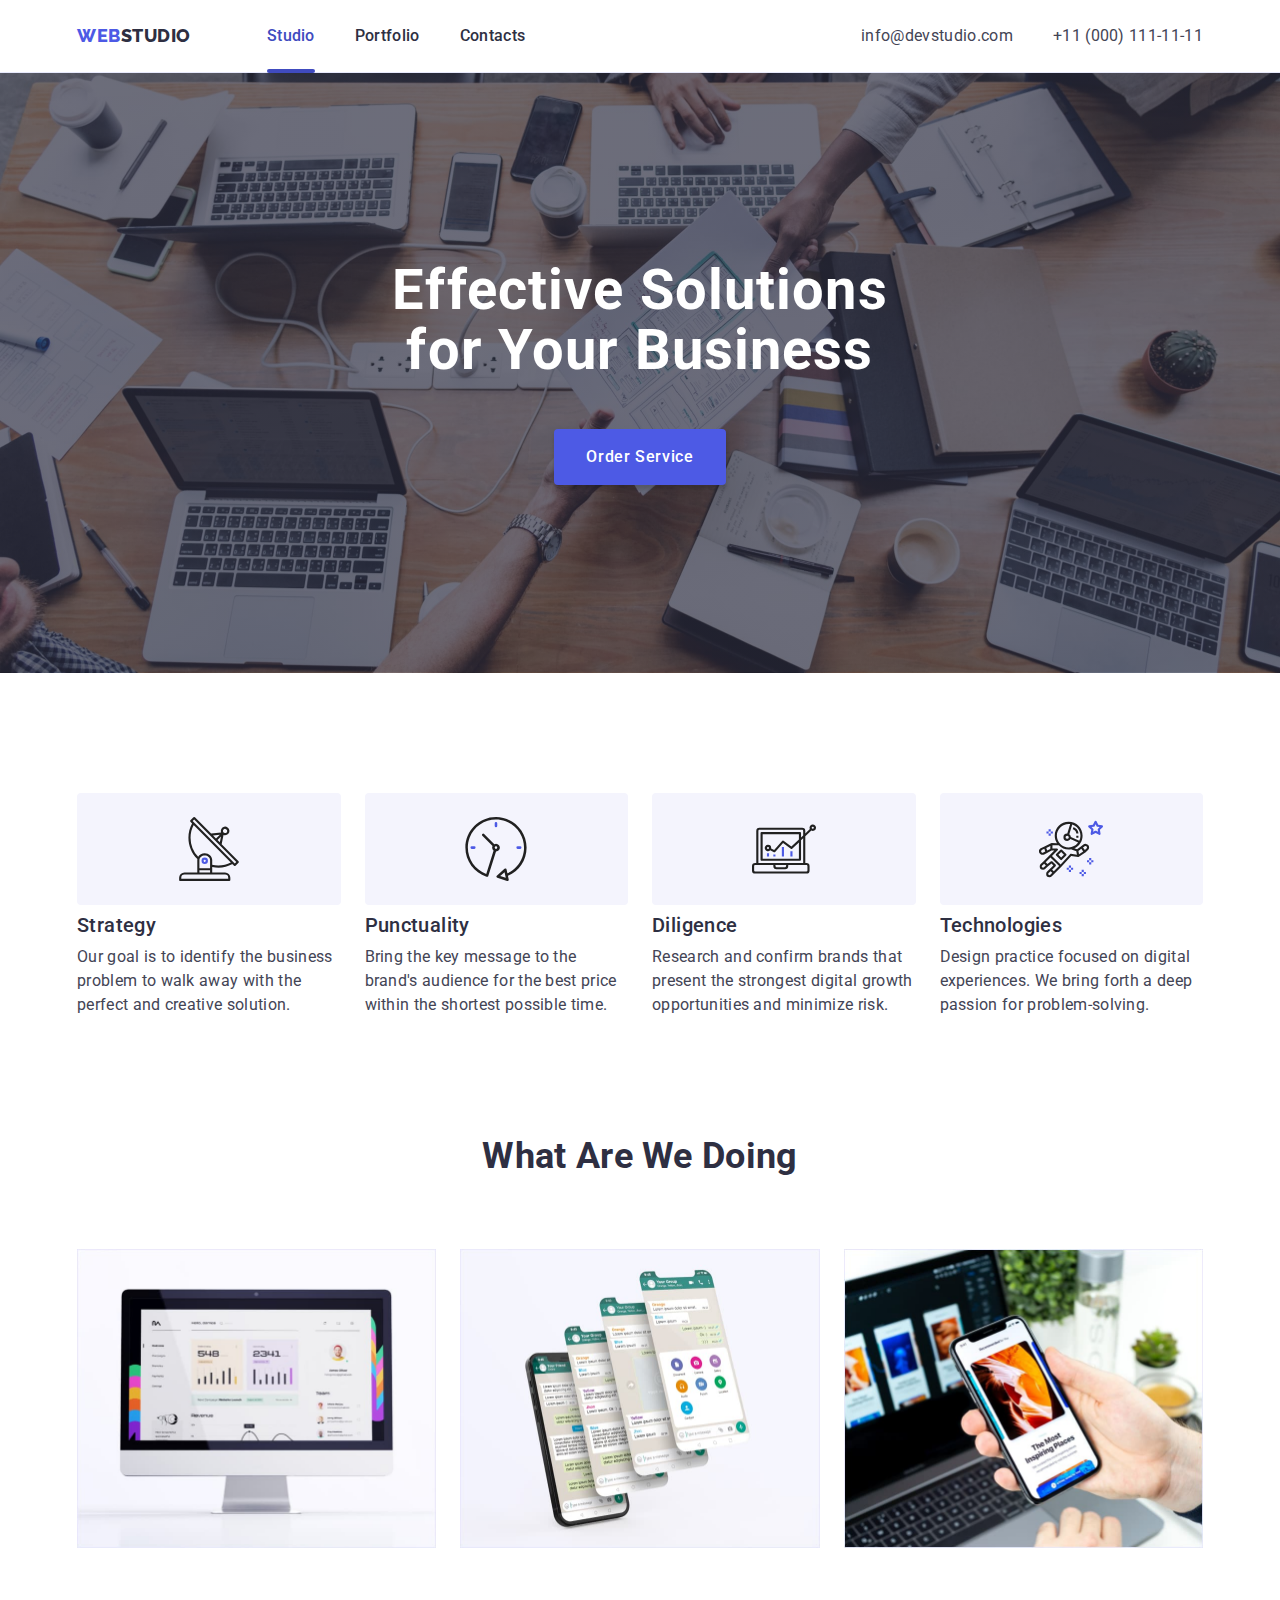
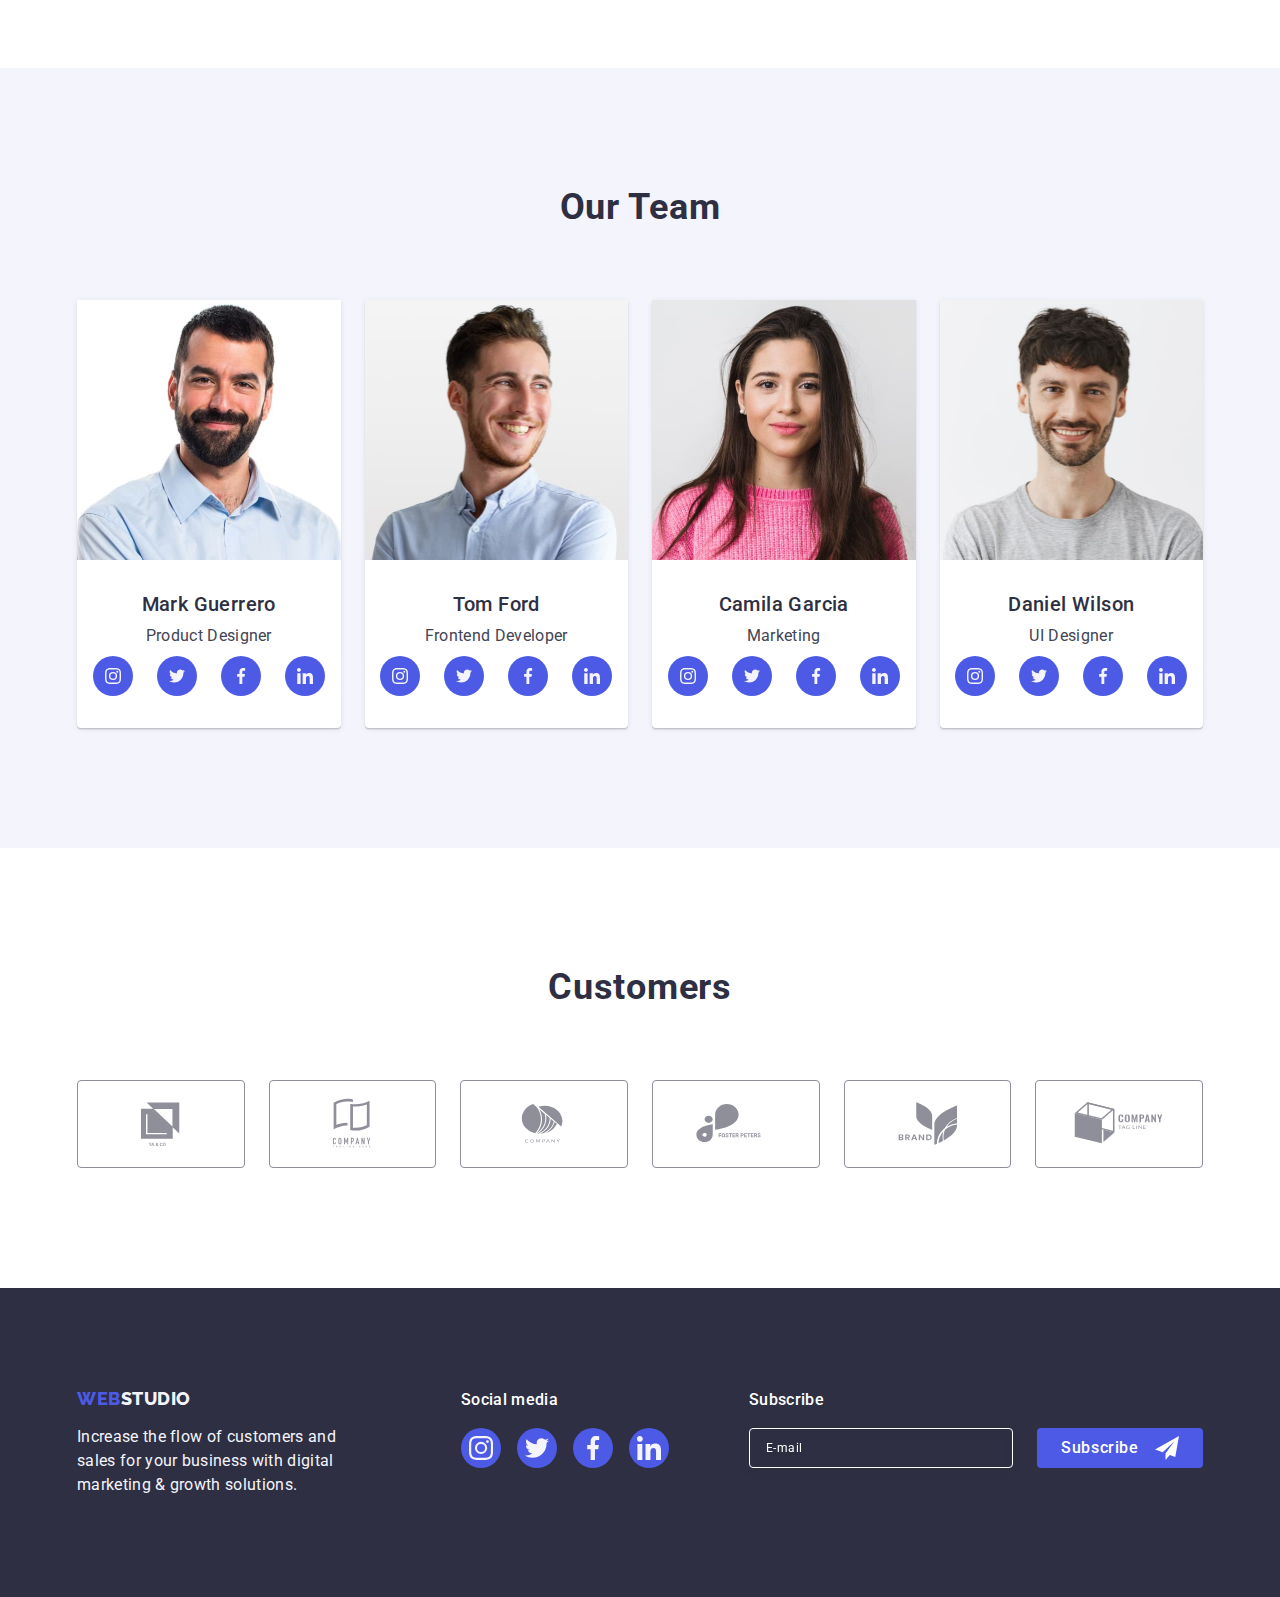
==== commit 3cccf483: "Feat(HTML, CSS, JS, SVG) Added markup, styles, script to mobile menu" ====
--- a/index.html
+++ b/index.html
@@ -40,6 +40,7 @@
             </li>
           </ul>
         </nav>
+
         <address class="header-contacts">
           <ul class="header-contacts__list list">
             <li class="header-contacts__item">
@@ -56,6 +57,96 @@
             </li>
           </ul>
         </address>
+
+        <button class="mobile-menu__open js-open-menu" type="button">
+          <svg
+            class="mobile-menu__open-icon"
+            aria-label="mobile-menu-open"
+            width="32"
+            height="22"
+            stroke="var(--color-grey)"
+          >
+            <use href="./images/icons.svg#mobile-menu-open"></use>
+          </svg>
+        </button>
+
+        <div class="mobile-menu__container js-menu-container">
+          <div class="mobile-menu__wrapper">
+            <button class="mobile-menu__close js-close-menu" type="button">
+              <svg
+                class="mobile-menu__close-icon"
+                aria-label="mobile-menu-close"
+                width="8"
+                height="8"
+              >
+                <use href="./images/icons.svg#mobile-menu-close"></use>
+              </svg>
+            </button>
+            <ul class="mobile-menu__list list">
+              <li class="mobile-menu__item">
+                <a class="mobile-menu__nav current link" href="./index.html"
+                  >Studio</a
+                >
+              </li>
+              <li class="mobile-menu__item">
+                <a class="mobile-menu__nav link" href="./portfolio.html"
+                  >Portfolio</a
+                >
+              </li>
+              <li class="mobile-menu__item">
+                <a class="mobile-menu__nav link" href="">Contacts</a>
+              </li>
+            </ul>
+            <address class="mobile-menu__contacts">
+              <ul class="mobile-menu__contacts-list list">
+                <li class="mobile-menu__contacts-item">
+                  <a
+                    class="mobile-menu__contacts-tel link"
+                    href="tel:+110001111111"
+                    >+11 (000) 111-11-11</a
+                  >
+                </li>
+                <li class="mobile-menu__contacts-item">
+                  <a
+                    class="mobile-menu__contacts-mail link"
+                    href="mailto:info@devstudio.com"
+                    >info@devstudio.com</a
+                  >
+                </li>
+              </ul>
+            </address>
+            <ul class="mobile-menu__social-list list">
+              <li class="mobile-menu__social-item">
+                <a class="mobile-menu__social-link link" href="">
+                  <svg class="mobile-menu__social-icon" width="16" height="16">
+                    <use href="./images/icons.svg#icon-instagram"></use>
+                  </svg>
+                </a>
+              </li>
+              <li class="mobile-menu__social-item">
+                <a class="mobile-menu__social-link link" href="">
+                  <svg class="mobile-menu__social-icon" width="16" height="16">
+                    <use href="./images/icons.svg#icon-twitter"></use>
+                  </svg>
+                </a>
+              </li>
+              <li class="mobile-menu__social-item">
+                <a class="mobile-menu__social-link link" href="">
+                  <svg class="mobile-menu__social-icon" width="16" height="16">
+                    <use href="./images/icons.svg#icon-facebook"></use>
+                  </svg>
+                </a>
+              </li>
+              <li class="mobile-menu__social-item">
+                <a class="mobile-menu__social-link link" href="">
+                  <svg class="mobile-menu__social-icon" width="16" height="16">
+                    <use href="./images/icons.svg#icon-linkedin"></use>
+                  </svg>
+                </a>
+              </li>
+            </ul>
+          </div>
+        </div>
       </div>
     </header>
 
@@ -721,5 +812,6 @@
     </div>
 
     <script src="./js/modal.js"></script>
+    <script src="./js/mobile-menu.js"></script>
   </body>
 </html>
--- a/css/styles.css
+++ b/css/styles.css
@@ -1,16 +1,14 @@
 :root {
   --color-iris: #4d5ae5;
   --color-ocean: #404bbf;
-  --color-navy-blue: #2e2f42;
   --color-green: #31d0aa;
   --color-slate: #434455;
   --color-light-slate: #8e8f99;
   --color-cornflower: #e7e9fc;
   --color-cloud: #f4f4fd;
-  --color-navy-blue-modal: #2e2f42;
-  --color-grey: #2e2f42;
   --color-white: #ffffff;
   --color-dairy: #fcfcfc;
+  --color-grey: #2e2f42;
 }
 
 *,
@@ -86,10 +84,36 @@
   overflow: hidden;
 }
 
-.container {
+/* .container {
   width: 1158px;
   margin: 0 auto;
   padding: 0 15px;
+} */
+
+.container {
+  min-width: 320px;
+  padding-left: 16px;
+  padding-right: 16px;
+  margin-left: auto;
+  margin-right: auto;
+}
+
+@media screen and (min-width: 428px) {
+  .container {
+    width: 428px;
+  }
+}
+
+@media screen and (min-width: 768px) {
+  .container {
+    width: 768px;
+  }
+}
+
+@media screen and (min-width: 1158px) {
+  .container {
+    width: 1158px;
+  }
 }
 
 /* Page Studio */
@@ -108,6 +132,12 @@
 .header-nav {
   display: flex;
   align-items: center;
+}
+
+@media screen and (max-width: 767px) {
+  .header-nav {
+    display: none;
+  }
 }
 
 .header-nav__logo-blue {
@@ -123,7 +153,7 @@
 }
 
 .header-nav__logo-black {
-  color: var(--color-navy-blue);
+  color: var(--color-grey);
 }
 
 .header-nav__list {
@@ -132,7 +162,7 @@
 }
 
 .header-nav__link {
-  color: var(--color-navy-blue);
+  color: var(--color-grey);
   font-weight: 500;
   font-size: 16px;
   line-height: 1.5;
@@ -169,9 +199,21 @@
   margin-left: auto;
 }
 
+@media screen and (max-width: 767px) {
+  .header-contacts {
+    display: none;
+  }
+}
+
 .header-contacts__list {
   display: flex;
   gap: 40px;
+}
+
+@media screen and (max-width: 1157px) {
+  .header-contacts__item:first-child {
+    margin-bottom: 12px;
+  }
 }
 
 .header-contacts__link {
@@ -191,7 +233,7 @@
 }
 
 .hero {
-  background-color: var(--color-navy-blue);
+  background-color: var(--color-grey);
   padding: 188px 0;
 }
 
@@ -268,7 +310,7 @@
 }
 
 .company__title {
-  color: var(--color-navy-blue);
+  color: var(--color-grey);
   font-weight: 500;
   font-size: 20px;
   line-height: 1.2;
@@ -288,7 +330,7 @@
 }
 
 .works__title {
-  color: var(--color-navy-blue);
+  color: var(--color-grey);
   font-weight: 700;
   font-size: 36px;
   line-height: 1.11;
@@ -308,7 +350,7 @@
 }
 
 .team__title {
-  color: var(--color-navy-blue);
+  color: var(--color-grey);
   font-weight: 700;
   font-size: 36px;
   line-height: 1.11;
@@ -337,7 +379,7 @@
 }
 
 .team__specialist {
-  color: var(--color-navy-blue);
+  color: var(--color-grey);
   font-weight: 500;
   font-size: 20px;
   line-height: 1.2;
@@ -392,7 +434,7 @@
 }
 
 .customers__title {
-  color: var(--color-navy-blue);
+  color: var(--color-grey);
   font-weight: 700;
   font-size: 36px;
   line-height: 1.11;
@@ -435,7 +477,7 @@
 }
 
 .footer {
-  background-color: var(--color-navy-blue);
+  background-color: var(--color-grey);
   padding: 100px 0;
 }
 
@@ -528,9 +570,6 @@
 .footer__subscribe-form {
   display: flex;
   gap: 24px;
-}
-
-.footer__subscribe-label {
 }
 
 .footer__subscribe-input {
@@ -676,7 +715,7 @@
 }
 
 .gallery__title {
-  color: var(--color-navy-blue);
+  color: var(--color-grey);
   font-weight: 500;
   font-size: 20px;
   line-height: 1.2;
@@ -752,7 +791,7 @@
 }
 
 .modal__icon-close {
-  fill: var(--color-navy-blue);
+  fill: var(--color-grey);
   transition: fill 250ms cubic-bezier(0.4, 0, 0.2, 1);
 }
 
@@ -762,7 +801,7 @@
 }
 
 .modal__title {
-  color: var(--color-navy-blue);
+  color: var(--color-grey);
   font-weight: 500;
   font-size: 16px;
   line-height: 1.5;
@@ -810,7 +849,7 @@
 }
 
 .modal__icon {
-  fill: var(--color-navy-blue);
+  fill: var(--color-grey);
   position: absolute;
   left: 16px;
   top: 50%;
@@ -863,6 +902,7 @@
   font-size: 12px;
   line-height: 1.17;
   letter-spacing: 0.04em;
+  cursor: pointer;
 }
 
 .modal__check-box {
@@ -878,6 +918,11 @@
   transition: background-color 250ms cubic-bezier(0.4, 0, 0.2, 1),
     border 250ms cubic-bezier(0.4, 0, 0.2, 1),
     fill 250ms cubic-bezier(0.4, 0, 0.2, 1);
+  cursor: pointer;
+}
+
+.modal__check-input:focus + .modal__check-text .modal__check-box {
+  border-color: var(--color-ocean);
 }
 
 .modal__link-text {
@@ -917,3 +962,176 @@
 .modal__button-submit:focus {
   background-color: var(--color-ocean);
 }
+
+/* Mobile Menu */
+
+@media screen and (min-width: 768px) {
+  .mobile-menu__open {
+    display: none;
+  }
+}
+
+.mobile-menu__open {
+  padding: 24px 0;
+  line-height: 0;
+  background-color: transparent;
+  border: none;
+}
+
+.mobile-menu__open-icon {
+  fill: var(--color-grey);
+}
+
+.mobile-menu__container {
+  position: fixed;
+  top: 0;
+  left: 0;
+  width: 100vw;
+  height: 100vh;
+  background-color: var(--color-white);
+  z-index: 999;
+  transform: translateX(100%);
+  transition: transform 250ms cubic-bezier(0.4, 0, 0.2, 1);
+}
+
+.mobile-menu__container.is-open {
+  visibility: visible;
+  pointer-events: auto;
+  transform: translateX(0);
+}
+
+@media screen and (max-width: 767px) {
+  .mobile-menu__wrapper {
+    max-width: 428px;
+  }
+}
+
+.mobile-menu__wrapper {
+  position: relative;
+  height: 100%;
+  display: flex;
+  flex-direction: column;
+  padding: 80px 40px 40px 40px;
+  margin-left: auto;
+  margin-right: auto;
+  overflow: auto;
+}
+
+.mobile-menu__close {
+  position: absolute;
+  top: 24px;
+  right: 24px;
+  width: 24px;
+  height: 24px;
+  border-radius: 50%;
+  display: flex;
+  align-items: center;
+  justify-content: center;
+  padding: 0;
+  background: transparent;
+  border: 1px solid rgba(0, 0, 0, 0.1);
+  cursor: pointer;
+  transition: background-color 250ms cubic-bezier(0.4, 0, 0.2, 1),
+    border 250ms cubic-bezier(0.4, 0, 0.2, 1);
+}
+
+.mobile-menu__close:hover,
+.mobile-menu__close:focus {
+  background-color: var(--color-ocean);
+  border: none;
+  fill: var(--color-white);
+}
+
+.mobile-menu__close-icon {
+  transition: fill 250ms cubic-bezier(0.4, 0, 0.2, 1);
+}
+
+.mobile-menu__item:not(:last-child) {
+  margin-bottom: 40px;
+}
+
+.mobile-menu__nav {
+  font-weight: 700;
+  font-size: 36px;
+  line-height: 1.11;
+  letter-spacing: 0.02em;
+  color: var(--color-grey);
+  transition: color 250ms cubic-bezier(0.4, 0, 0.2, 1);
+}
+
+.mobile-menu__nav:hover,
+.mobile-menu__nav:focus {
+  color: var(--color-ocean);
+}
+
+.mobile-menu__nav.current {
+  color: var(--color-ocean);
+}
+
+.mobile-menu__contacts {
+  margin-top: auto;
+  margin-bottom: 40px;
+}
+
+.mobile-menu__contacts-item:last-child {
+  margin-top: 40px;
+}
+
+.mobile-menu__contacts-tel {
+  font-style: normal;
+  font-weight: 700;
+  font-size: 32px;
+  line-height: 1.11;
+  letter-spacing: 0.02em;
+  text-transform: capitalize;
+  color: var(--color-iris);
+}
+
+.mobile-menu__contacts-mail {
+  font-style: normal;
+  font-weight: 500;
+  font-size: 20px;
+  line-height: 1.2;
+  letter-spacing: 0.02em;
+  color: var(--color-slate);
+}
+
+.mobile-menu__social-list {
+  display: flex;
+  justify-content: start;
+  gap: 56px;
+}
+
+.mobile-menu__social-item {
+  width: 40px;
+  height: 40px;
+}
+
+.mobile-menu__social-icon {
+  fill: var(--color-cloud);
+}
+
+.mobile-menu__social-link {
+  width: 100%;
+  height: 100%;
+  background-color: var(--color-iris);
+  border-radius: 50%;
+  display: flex;
+  justify-content: center;
+  align-items: center;
+  transition: background-color 250ms cubic-bezier(0.4, 0, 0.2, 1);
+}
+
+.mobile-menu__social-link:focus {
+  background-color: var(--color-ocean);
+}
+
+@media screen and (max-width: 427px) {
+  .mobile-menu__social-list {
+    gap: calc((100% - 160px) / 4);
+  }
+
+  .mobile-menu__contacts-tel {
+    font-size: 24px;
+  }
+}
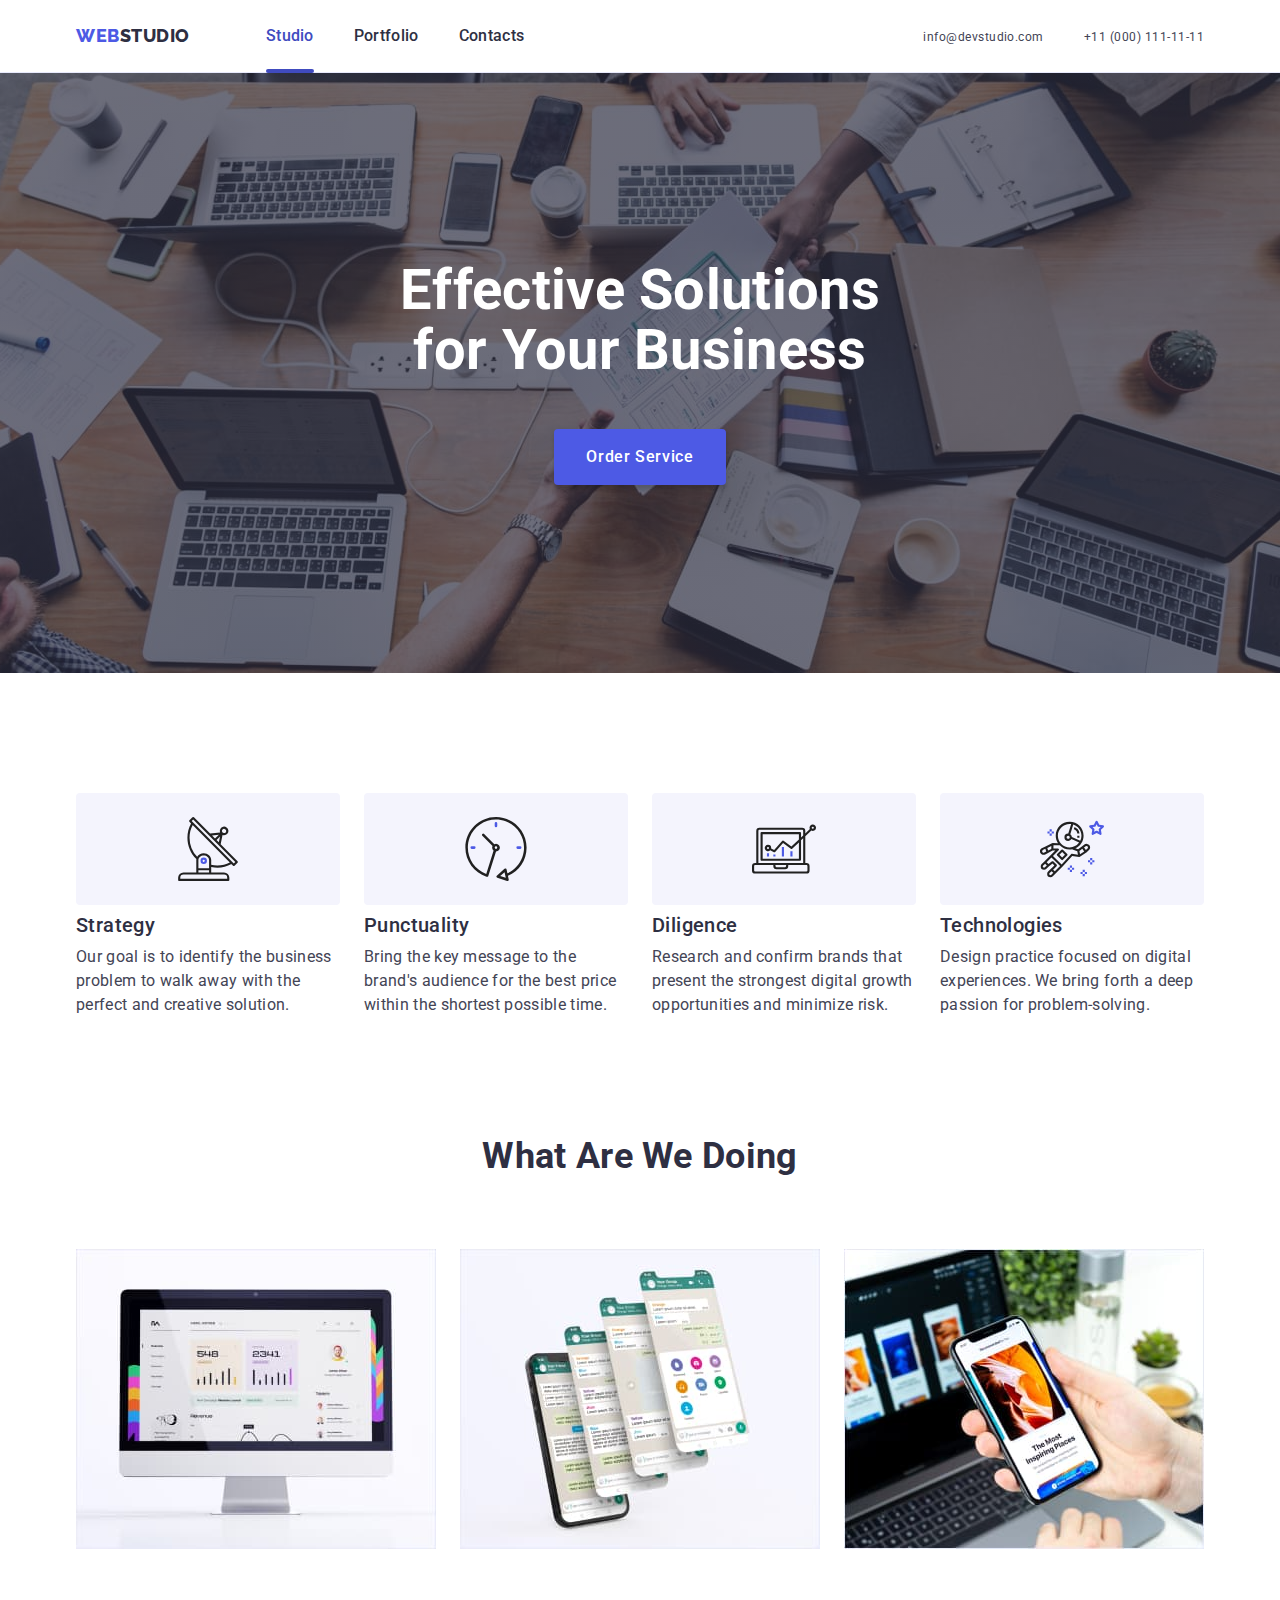
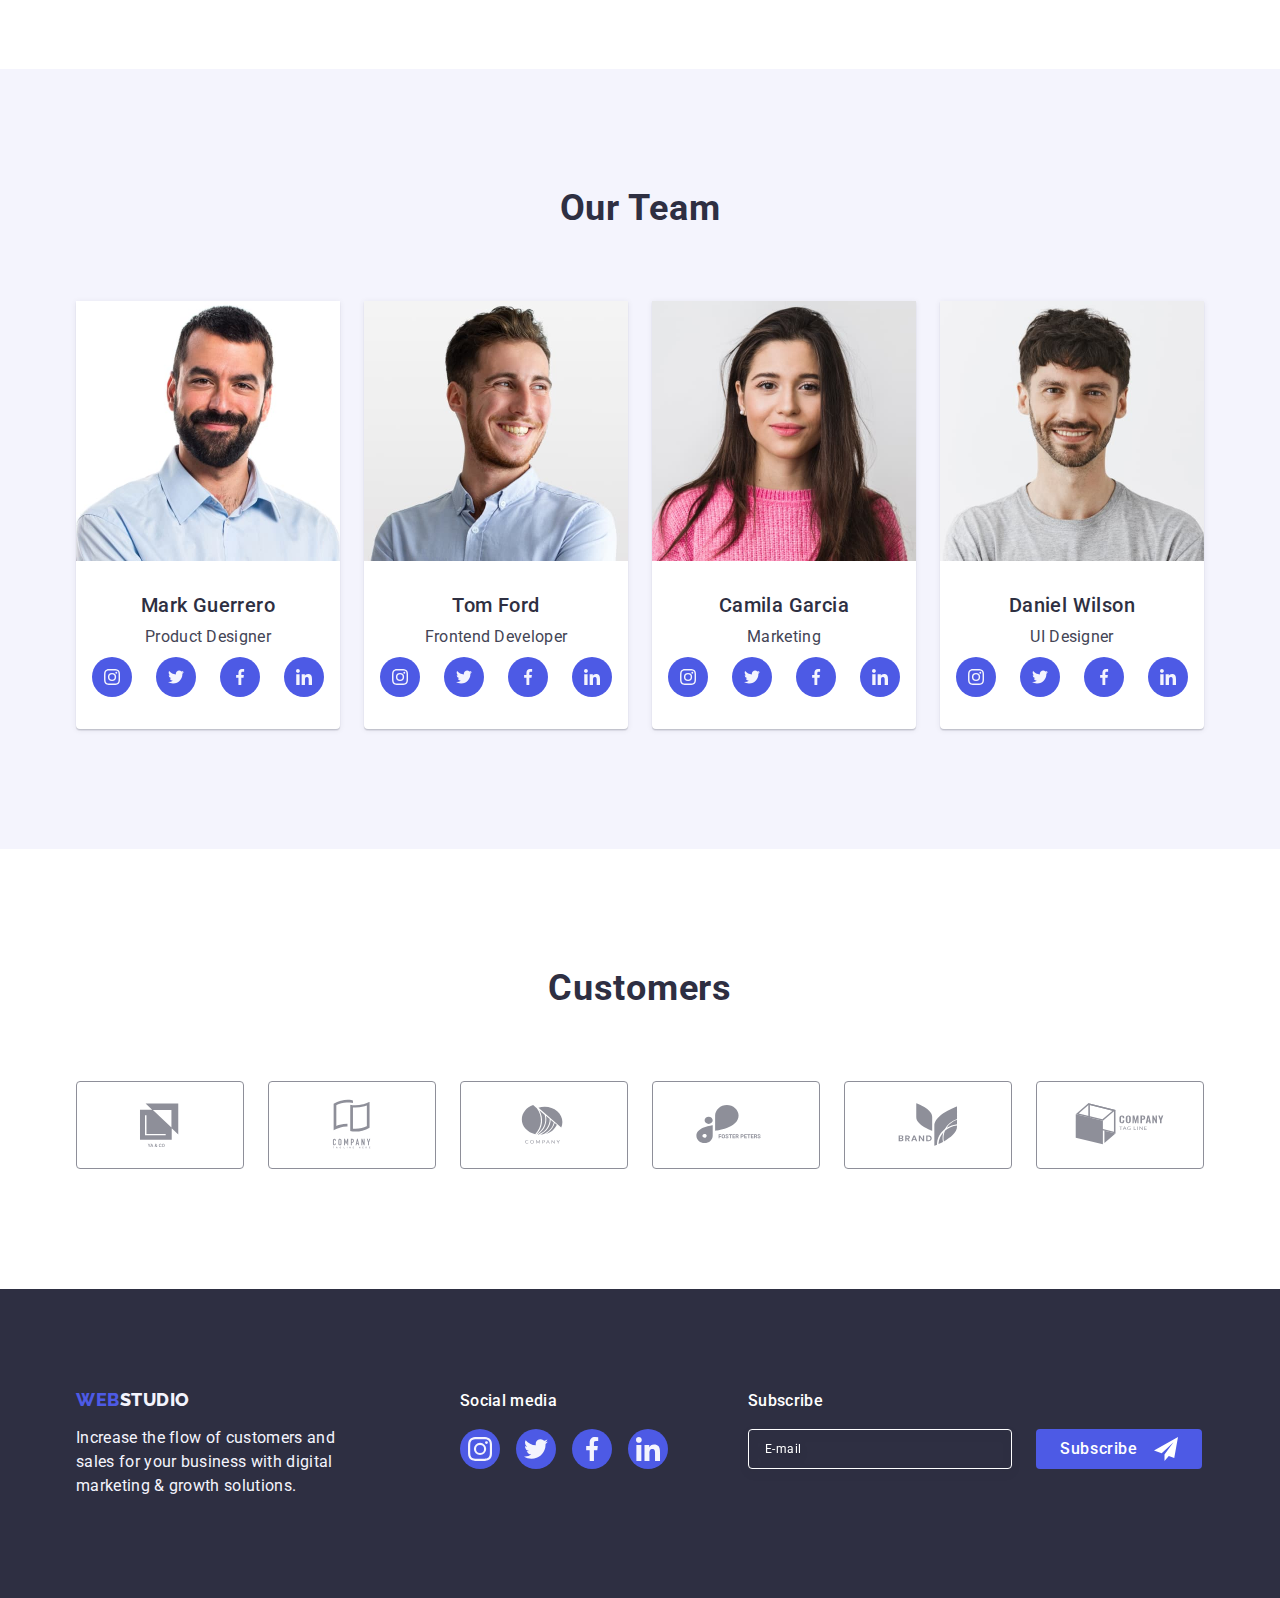
==== commit 67c799fb: "Feat(JPG) Added images for media" ====
--- a/index.html
+++ b/index.html
@@ -243,7 +243,8 @@
             <li class="works__item">
               <img
                 class="works__image"
-                src="./images/work-01.jpg"
+                srcset="./images/02-work/work-01-2x.jpg 2x"
+                src="./images/02-work/work-01-1x.jpg"
                 alt="computer-monitor"
                 width="360"
               />
@@ -251,7 +252,8 @@
             <li class="works__item">
               <img
                 class="works__image"
-                src="./images/work-02.jpg"
+                srcset="./images/02-work/work-02-2x.jpg 2x"
+                src="./images/02-work/work-02-1x.jpg"
                 alt="phone-application"
                 width="360"
               />
@@ -259,7 +261,8 @@
             <li class="works__item">
               <img
                 class="works__image"
-                src="./images/work-03.jpg"
+                srcset="./images/02-work/work-03-2x.jpg 2x"
+                src="./images/02-work/work-03-1x.jpg"
                 alt="laptop-and-phone"
                 width="360"
               />
--- a/css/styles.css
+++ b/css/styles.css
@@ -84,18 +84,11 @@
   overflow: hidden;
 }
 
-/* .container {
-  width: 1158px;
-  margin: 0 auto;
-  padding: 0 15px;
-} */
-
 .container {
   min-width: 320px;
   padding-left: 16px;
   padding-right: 16px;
-  margin-left: auto;
-  margin-right: auto;
+  margin: 0 auto;
 }
 
 @media screen and (min-width: 428px) {
@@ -113,6 +106,7 @@
 @media screen and (min-width: 1158px) {
   .container {
     width: 1158px;
+    padding: 0 15px;
   }
 }
 
@@ -136,6 +130,10 @@
 
 @media screen and (max-width: 767px) {
   .header-nav {
+    display: none;
+  }
+
+  .header-contacts {
     display: none;
   }
 }
@@ -205,9 +203,13 @@
   }
 }
 
-.header-contacts__list {
-  display: flex;
-  gap: 40px;
+@media screen and (min-width: 1158px) {
+  .header-contacts__list {
+    padding-top: 24px;
+    padding-bottom: 24px;
+    display: flex;
+    gap: 40px;
+  }
 }
 
 @media screen and (max-width: 1157px) {
@@ -222,9 +224,15 @@
   font-size: 16px;
   line-height: 1.5;
   display: inline-block;
-  padding-top: 24px;
-  padding-bottom: 24px;
   transition: color 250ms cubic-bezier(0.4, 0, 0.2, 1);
+}
+
+@media screen and (min-width: 768px) {
+  .header-contacts__link {
+    font-size: 12px;
+    line-height: 1.17;
+    letter-spacing: 0.04em;
+  }
 }
 
 .header-contacts__link:hover,
@@ -238,8 +246,8 @@
 }
 
 .hero__bg-image {
-  margin: 0 auto;
-  max-width: 1440px;
+  width: 100%;
+  height: 432px;
   background-position: center;
   background-repeat: no-repeat;
   background-size: cover;
@@ -247,19 +255,92 @@
       rgba(46, 47, 66, 0.7),
       rgba(46, 47, 66, 0.7)
     ),
-    url('../images/img-name.jpg');
+    url('../images/01-hero/hero-mobile-1x.jpg');
+
+  @media (min-device-pixel-ratio: 2),
+    (min-resolution: 192dpi),
+    (min-resolution: 2dppx) {
+    .hero__bg-image {
+      background-image: linear-gradient(
+          rgba(46, 47, 66, 0.7),
+          rgba(46, 47, 66, 0.7)
+        ),
+        url('../images/01-hero/hero-mobile-2x.jpg');
+    }
+  }
+}
+
+@media screen and (min-width: 768px) {
+  .hero__bg-image {
+    width: 100%;
+    height: 436px;
+    background-image: linear-gradient(
+        rgba(46, 47, 66, 0.7),
+        rgba(46, 47, 66, 0.7)
+      ),
+      url('../images/01-hero/hero-tablet-1x.jpg');
+  }
+
+  @media (min-device-pixel-ratio: 2),
+    (min-resolution: 192dpi),
+    (min-resolution: 2dppx) {
+    .hero__bg-image {
+      background-image: linear-gradient(
+          rgba(46, 47, 66, 0.7),
+          rgba(46, 47, 66, 0.7)
+        ),
+        url('../images/01-hero/hero-tablet-2x.jpg');
+    }
+  }
+}
+
+@media screen and (min-width: 1158px) {
+  .hero__bg-image {
+    width: 100%;
+    height: 600px;
+    background-image: linear-gradient(
+        rgba(46, 47, 66, 0.7),
+        rgba(46, 47, 66, 0.7)
+      ),
+      url('../images/01-hero/hero-desktop-1x.jpg');
+  }
+  @media (min-device-pixel-ratio: 2),
+    (min-resolution: 192dpi),
+    (min-resolution: 2dppx) {
+    .hero__bg-image {
+      background-image: linear-gradient(
+          rgba(46, 47, 66, 0.7),
+          rgba(46, 47, 66, 0.7)
+        ),
+        url('../images/01-hero/hero-desktop-2x.jpg');
+    }
+  }
 }
 
 .hero__title {
   color: var(--color-white);
   font-weight: 700;
-  font-size: 56px;
-  line-height: 1.07;
-  letter-spacing: 0.02em;
-  text-align: center;
-  max-width: 496px;
-  text-align: center;
-  margin: 0 auto 48px;
+  font-size: 36px;
+  line-height: 1.11;
+  max-width: 320px;
+  margin: 0 auto 72px;
+}
+
+@media screen and (min-width: 768px) {
+  .hero__title {
+    font-size: 56px;
+    line-height: 1.07;
+    text-align: center;
+    max-width: 496px;
+    text-align: center;
+    margin: 0 auto 36px;
+  }
+}
+
+@media screen and (min-width: 1158px) {
+  .hero__title {
+    margin: 0 auto 48px;
+  }
 }
 
 .hero__button {
@@ -284,6 +365,7 @@
 .hero__button:hover,
 .hero__button:focus {
   background-color: var(--color-ocean);
+  box-shadow: 0px 4px 4px 0px rgba(0, 0, 0, 0.15);
 }
 
 .company {
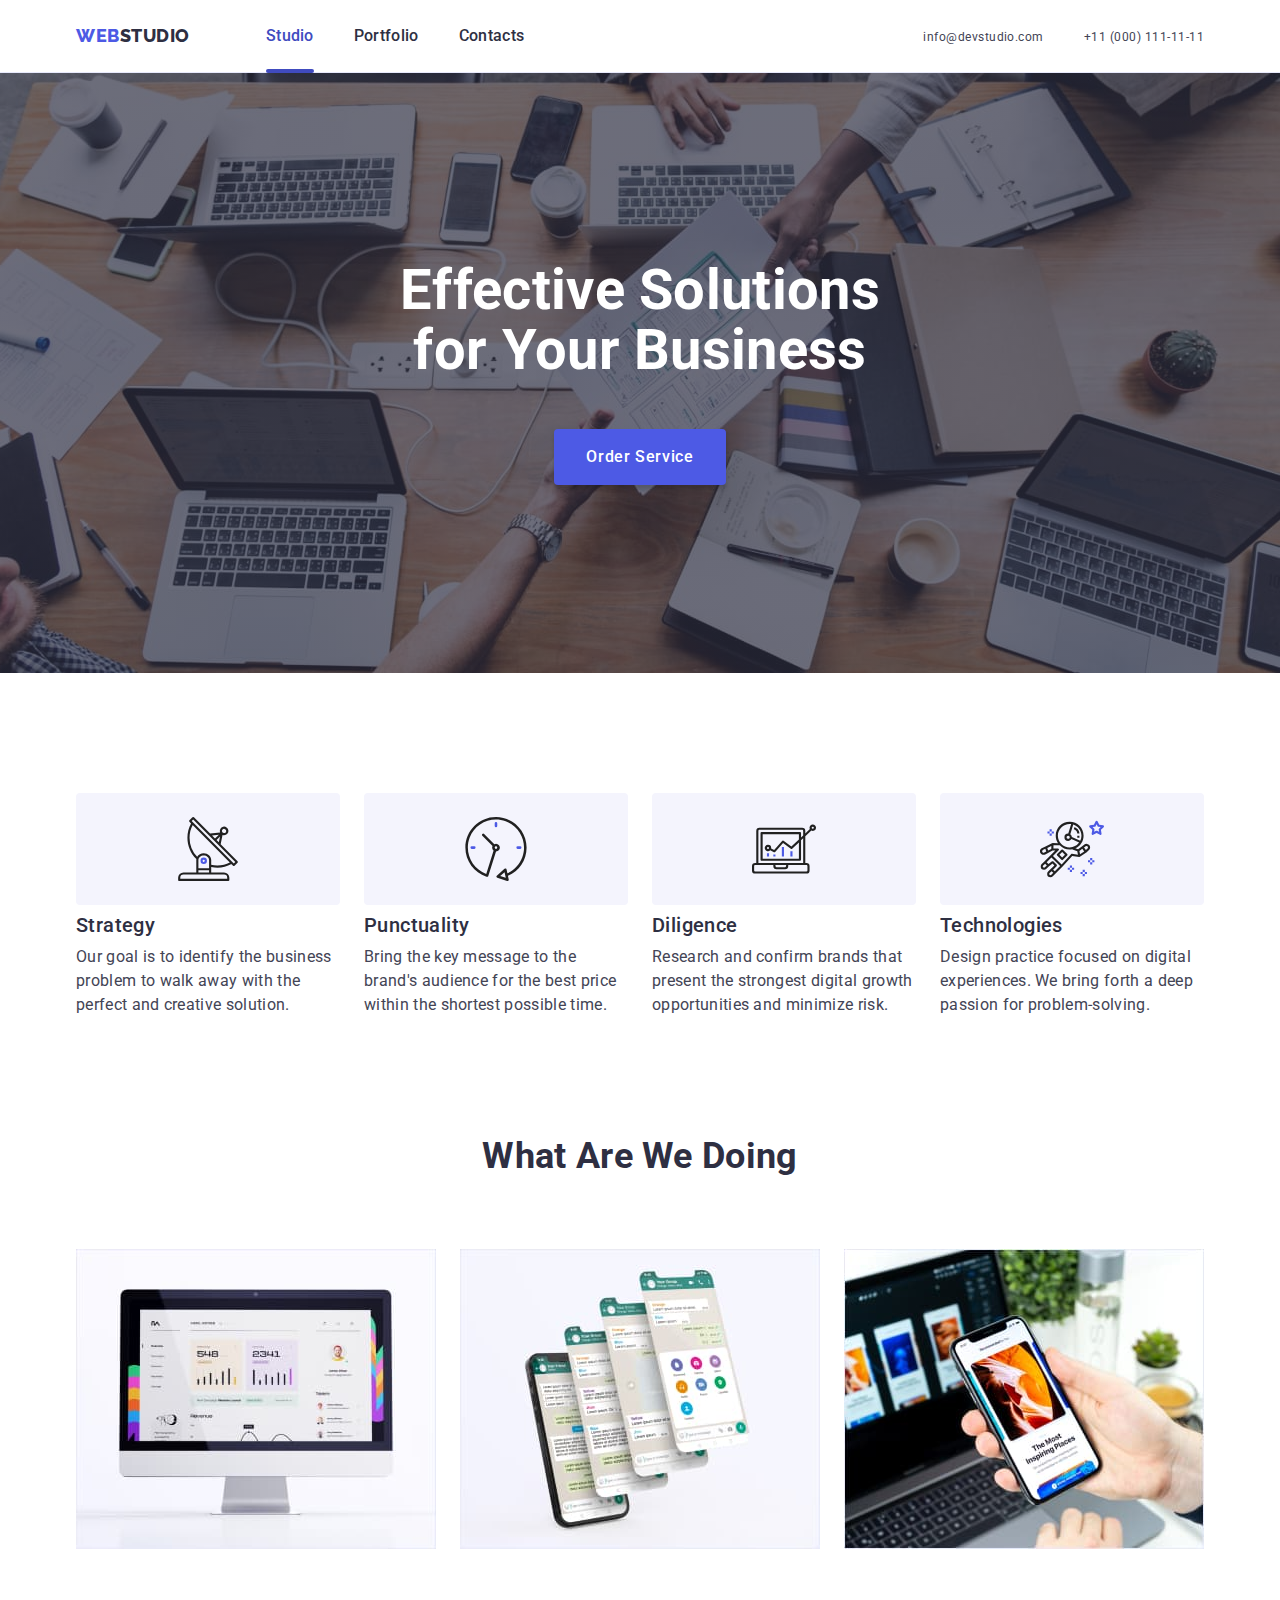
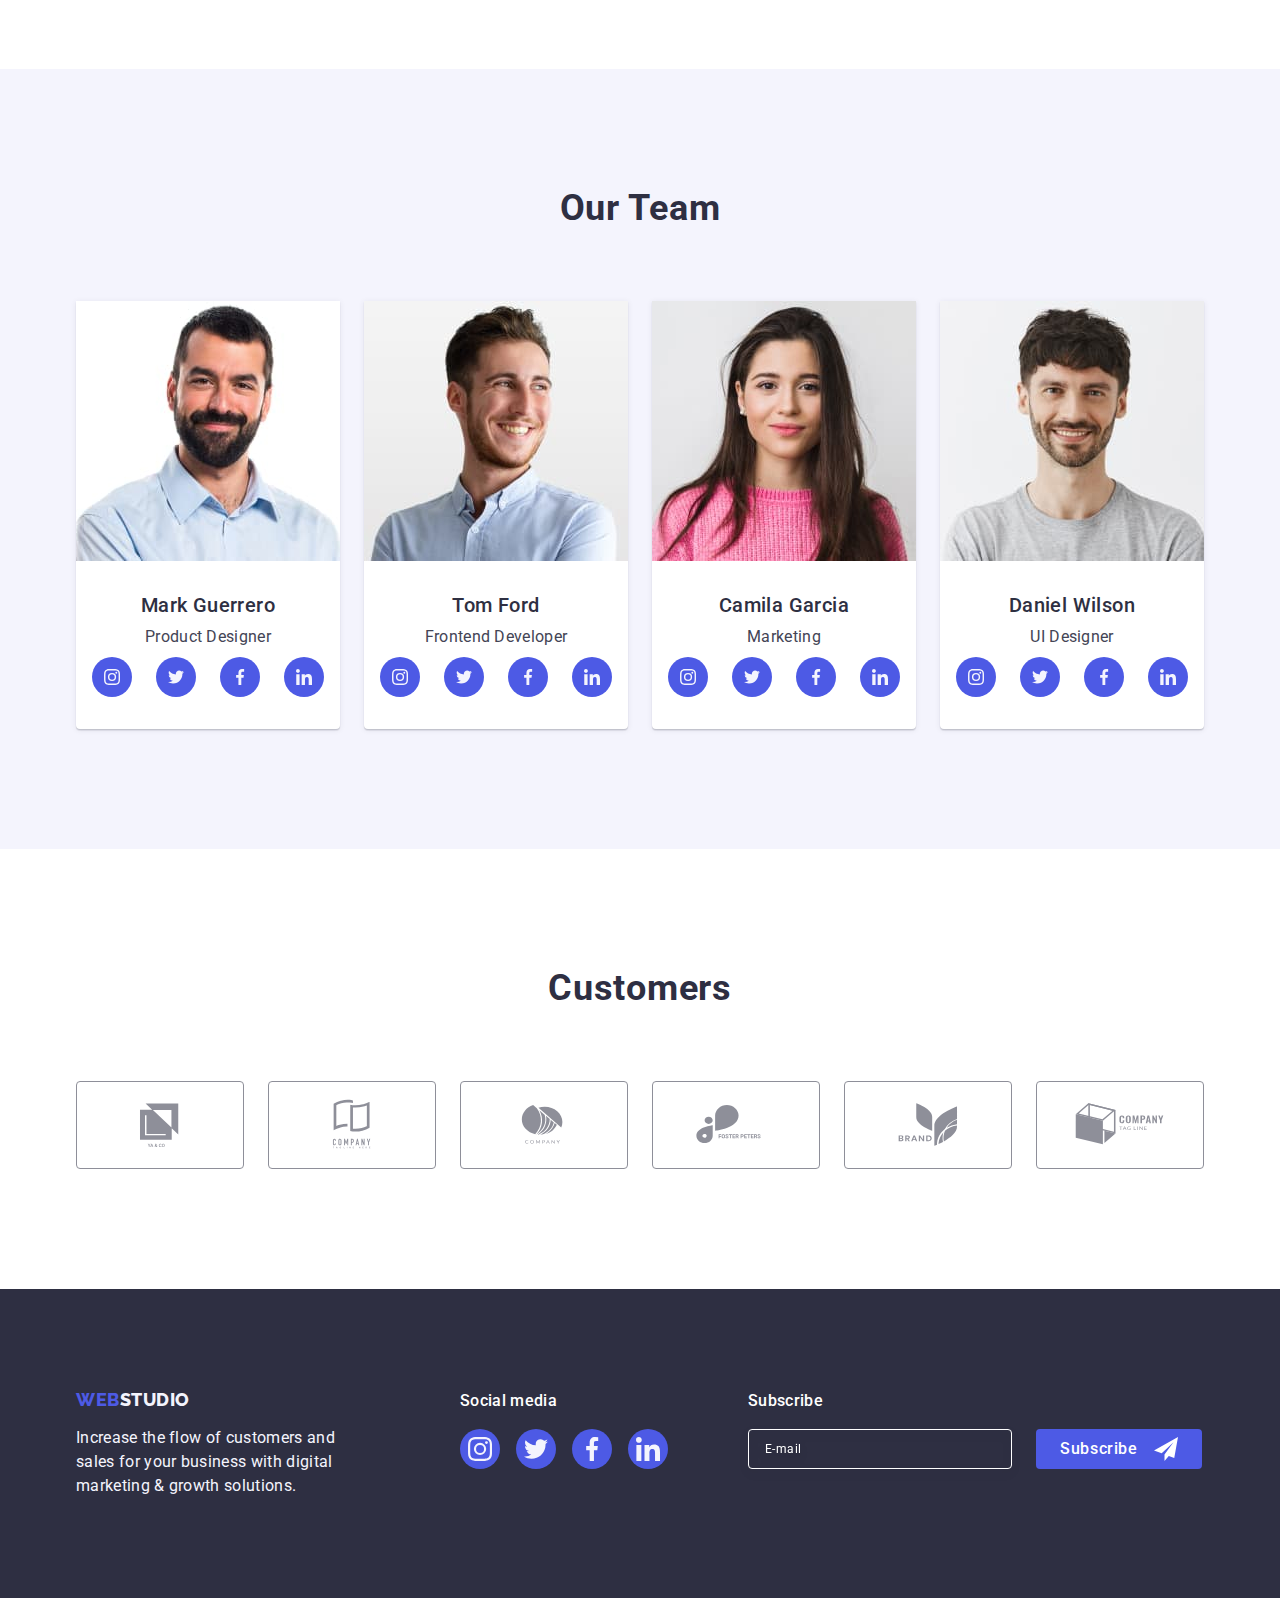
==== commit c74e2e81: "Feat(JPG) Added images for media" ====
--- a/index.html
+++ b/index.html
@@ -278,7 +278,8 @@
             <li class="team__item">
               <img
                 class="team__image"
-                src="./images/team-01.jpg"
+                srcset="./images/03-team/team-01-2x.jpg 2x"
+                src="./images/03-team/team-01-1x.jpg"
                 alt="photo Mark Guerrero"
                 width="264"
               />
@@ -340,7 +341,8 @@
             <li class="team__item">
               <img
                 class="team__image"
-                src="./images/team-02.jpg"
+                srcset="./images/03-team/team-02-2x.jpg 2x"
+                src="./images/03-team/team-02-1x.jpg"
                 alt="photo Tom Ford"
                 width="264"
               />
@@ -402,7 +404,8 @@
             <li class="team__item">
               <img
                 class="team__image"
-                src="./images/team-03.jpg"
+                srcset="./images/03-team/team-03-1x.jpg 2x"
+                src="./images/03-team/team-03-1x.jpg"
                 alt="photo Camila Garcia"
                 width="264"
               />
@@ -464,7 +467,8 @@
             <li class="team__item">
               <img
                 class="team__image"
-                src="./images/team-04.jpg"
+                srcset="./images/03-team/team-04-2x.jpg 2x"
+                src="./images/03-team/team-04-1x.jpg"
                 alt="photo Daniel Wilson"
                 width="264"
               />
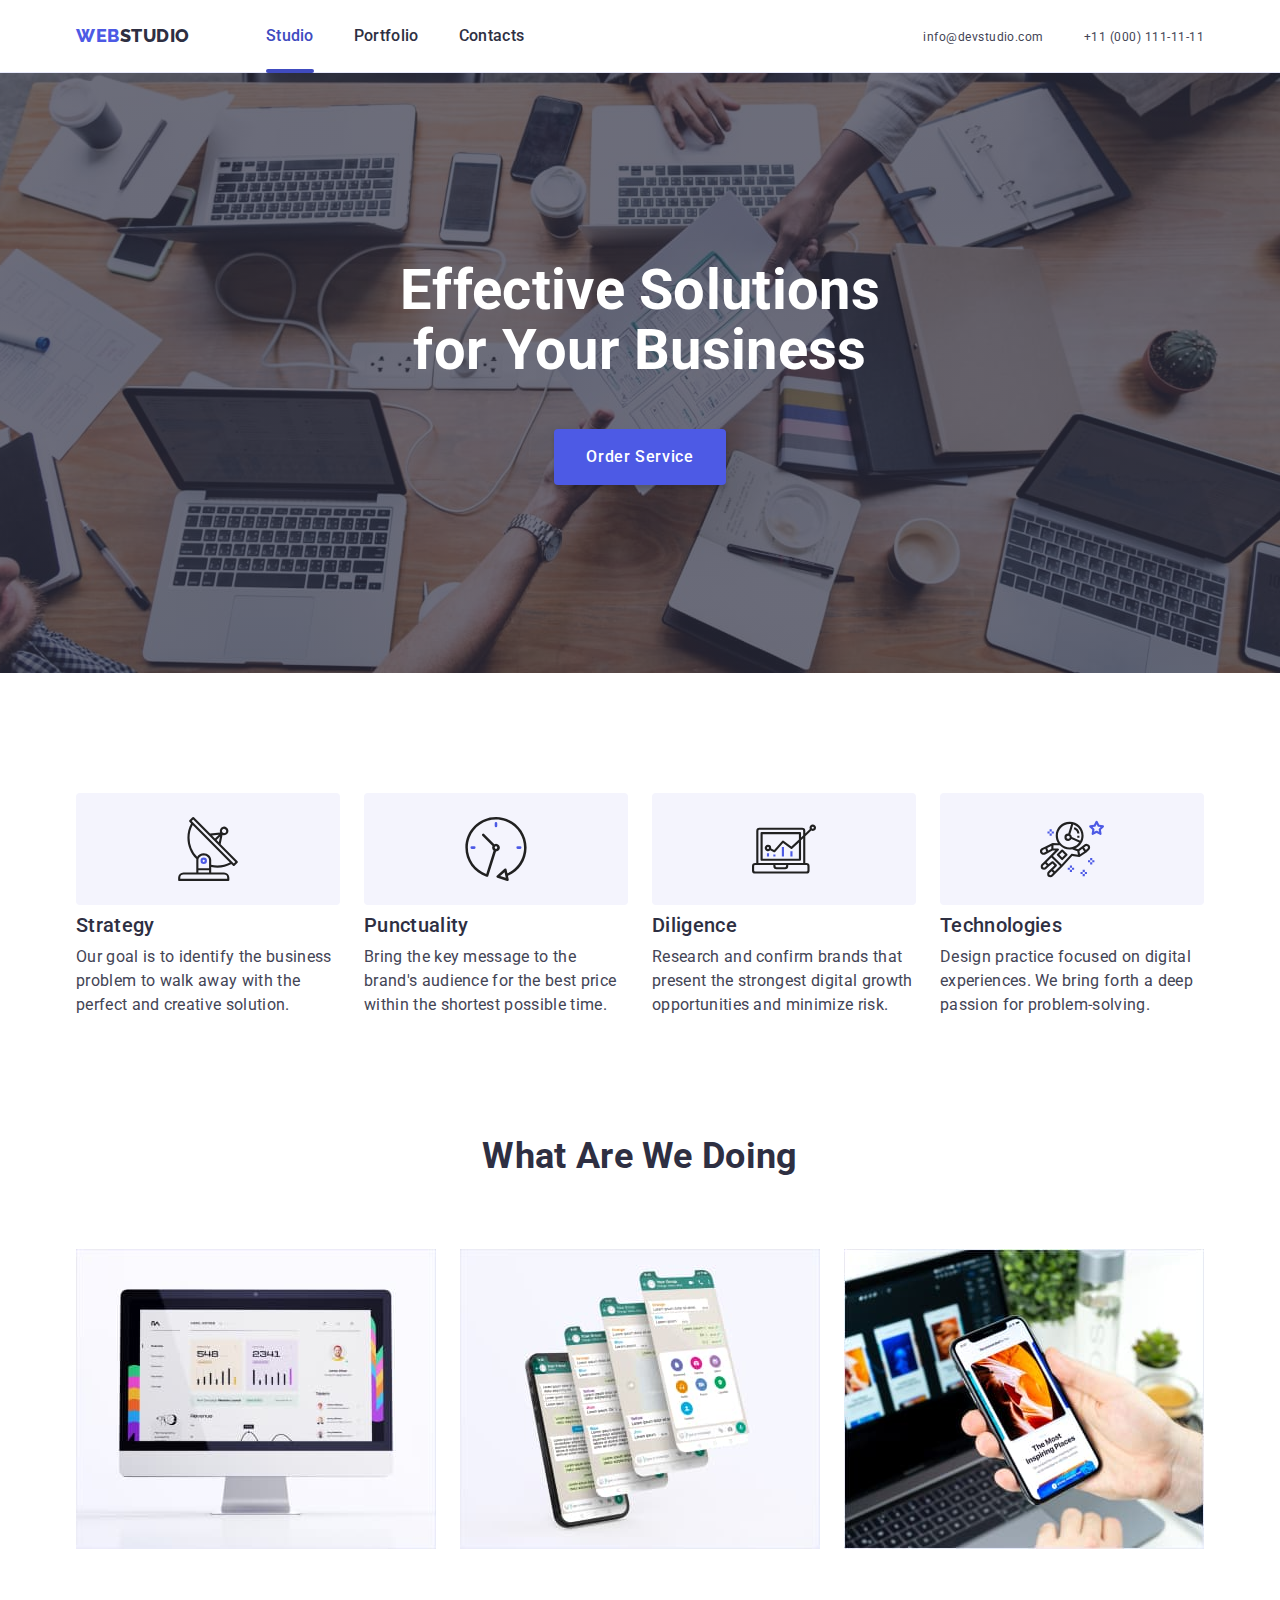
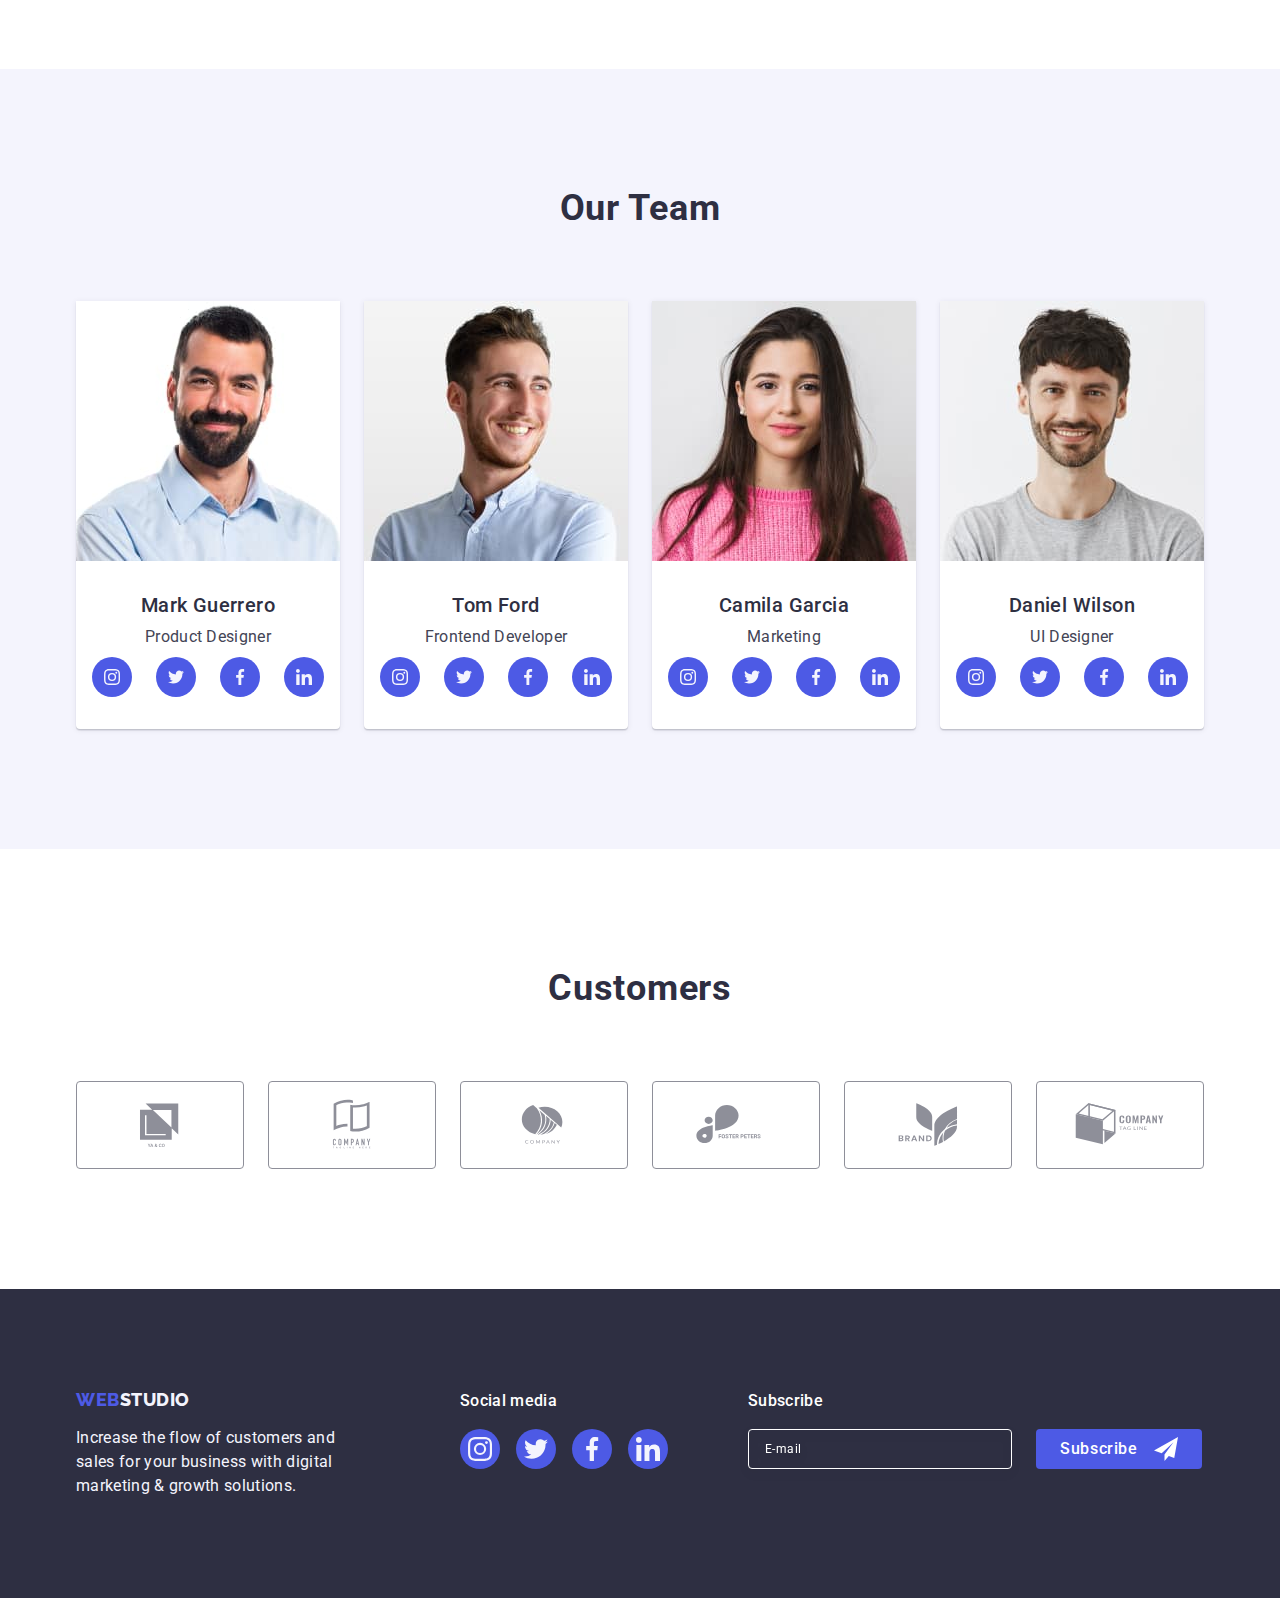
==== commit bfd4f92e: "Styles(CSS) Added media screen to section customers" ====
--- a/index.html
+++ b/index.html
@@ -531,7 +531,7 @@
         </div>
       </section>
       <section class="customers">
-        <div class="container">
+        <div class="customers__container container">
           <h2 class="customers__title">Customers</h2>
           <ul class="customers__list list">
             <li class="customers__item">
--- a/css/styles.css
+++ b/css/styles.css
@@ -110,7 +110,7 @@
   }
 }
 
-/* Page Studio */
+/* ---------- Page Studio ---------- */
 
 .header {
   border-bottom: 1px solid var(--color-cornflower);
@@ -239,6 +239,8 @@
 .header-contacts__link:focus {
   color: var(--color-ocean);
 }
+
+/* ------------------------------------------------------ */
 
 .hero {
   background-color: var(--color-grey);
@@ -368,17 +370,47 @@
   box-shadow: 0px 4px 4px 0px rgba(0, 0, 0, 0.15);
 }
 
+/* ------------------------------------------------------ */
+
 .company {
   padding: 120px 0;
 }
 
-.company__list {
-  display: flex;
-  gap: 24px;
-}
-
-.company__item {
-  width: 264px;
+@media screen and (max-width: 767px) {
+  .company__list {
+    display: flex;
+    flex-direction: column;
+    gap: 72px;
+  }
+}
+
+@media screen and (min-width: 768px) {
+  .company__list {
+    display: flex;
+    flex-direction: row;
+    flex-wrap: wrap;
+    row-gap: 72px;
+    column-gap: 24px;
+  }
+}
+
+@media screen and (min-width: 1158px) {
+  .company__list {
+    flex-wrap: nowrap;
+    gap: 24px;
+  }
+}
+
+@media screen and (min-width: 768px) {
+  .company__item {
+    width: calc((100% - 24px) / 2);
+  }
+}
+
+@media screen and (min-width: 1158px) {
+  .company__item {
+    width: calc((100% - 72px) / 4);
+  }
 }
 
 .company__wrapper {
@@ -391,40 +423,78 @@
   margin-bottom: 8px;
 }
 
+@media screen and (max-width: 1157px) {
+  .company__wrapper {
+    display: none;
+  }
+}
+
 .company__title {
   color: var(--color-grey);
-  font-weight: 500;
-  font-size: 20px;
-  line-height: 1.2;
-  letter-spacing: 0.02em;
-  margin-bottom: 8px;
-}
-
-.company__text {
-  color: var(--color-slate);
-  font-weight: 400;
-  font-size: 16px;
-  line-height: 1.5;
-}
-
-.works {
-  padding-bottom: 120px;
-}
-
-.works__title {
-  color: var(--color-grey);
+  text-align: center;
   font-weight: 700;
   font-size: 36px;
   line-height: 1.11;
-  text-align: center;
-  text-transform: capitalize;
-  margin-bottom: 72px;
-}
-
-.works__list {
-  display: flex;
-  gap: 24px;
-}
+  margin-bottom: 8px;
+}
+
+@media screen and (min-width: 768px) {
+  .company__title {
+    text-align: start;
+  }
+}
+
+@media screen and (min-width: 1158px) {
+  .company__title {
+    font-weight: 500;
+    font-size: 20px;
+    line-height: 1.2;
+  }
+}
+
+.company__text {
+  color: var(--color-slate);
+  font-weight: 500;
+  font-size: 16px;
+  line-height: 1.5;
+}
+
+@media screen and (min-width: 1158px) {
+  .company__text {
+    font-weight: 400;
+  }
+}
+
+/* ------------------------------------------------------ */
+
+@media screen and (max-width: 1157px) {
+  .works {
+    display: none;
+  }
+}
+
+@media screen and (min-width: 1158px) {
+  .works {
+    padding-bottom: 120px;
+  }
+
+  .works__title {
+    color: var(--color-grey);
+    font-weight: 700;
+    font-size: 36px;
+    line-height: 1.11;
+    text-align: center;
+    text-transform: capitalize;
+    margin-bottom: 72px;
+  }
+
+  .works__list {
+    display: flex;
+    gap: 24px;
+  }
+}
+
+/* ------------------------------------------------------ */
 
 .team {
   background-color: var(--color-cloud);
@@ -443,9 +513,28 @@
 }
 
 .team__list {
-  background-color: var(--color-cloud);
-  display: flex;
-  gap: 24px;
+  display: flex;
+  flex-direction: column;
+  justify-content: center;
+  align-items: center;
+  gap: 72px;
+}
+
+@media screen and (min-width: 768px) {
+  .team__list {
+    display: flex;
+    flex-direction: row;
+    flex-wrap: wrap;
+    row-gap: 64px;
+    column-gap: 24px;
+  }
+}
+
+@media screen and (min-width: 1158px) {
+  .team__list {
+    flex-wrap: nowrap;
+    gap: 24px;
+  }
 }
 
 .team__item {
@@ -454,6 +543,18 @@
     0px 1px 1px 0px rgba(46, 47, 66, 0.16),
     0px 1px 6px 0px rgba(46, 47, 66, 0.08);
   border-radius: 0px 0px 4px 4px;
+}
+
+@media screen and (min-width: 768px) {
+  .team__item {
+    width: calc((100%-24px) / 2);
+  }
+}
+
+@media screen and (min-width: 1158px) {
+  .team__item {
+    width: calc((100%-72px) / 4);
+  }
 }
 
 .team__wrapper {
@@ -511,8 +612,22 @@
   fill: var(--color-cloud);
 }
 
+/* ------------------------------------------------------ */
+
 .customers {
-  padding: 120px 0;
+  padding: 96px 0;
+}
+
+@media screen and (min-width: 1158px) {
+  .customers {
+    padding: 120px 0;
+  }
+}
+
+@media screen and (min-width: 768px) and (max-width: 1157px) {
+  .customers__container {
+    width: 552px;
+  }
 }
 
 .customers__title {
@@ -527,14 +642,40 @@
 
 .customers__list {
   display: flex;
-  align-items: center;
   justify-content: center;
-  gap: 24px;
+  flex-wrap: wrap;
+  gap: 16px;
+  row-gap: 72px;
+}
+
+@media screen and (min-width: 768px) {
+  .customers__list {
+    gap: 24px;
+    row-gap: 72px;
+  }
+}
+
+@media screen and (min-width: 1158px) {
+  .customers__list {
+    gap: 24px;
+  }
 }
 
 .customers__item {
-  width: 168px;
+  width: calc((100% - 16px) / 2);
   height: 88px;
+}
+
+@media screen and (min-width: 768px) {
+  .customers__item {
+    width: calc((100% - 48px) / 3);
+  }
+}
+
+@media screen and (min-width: 1158px) {
+  .customers__item {
+    width: calc((100% - 120px) / 6);
+  }
 }
 
 .customers__link {
@@ -558,19 +699,46 @@
   fill: var(--color-ocean);
 }
 
+/* ------------------------------------------------------ */
+
 .footer {
   background-color: var(--color-grey);
-  padding: 100px 0;
+  padding: 96px 0;
+}
+
+@media screen and (min-width: 768px) {
+  .footer {
+    padding: 100px 0;
+  }
 }
 
 .footer-container {
-  display: flex;
-  align-items: baseline;
-}
-
-.footer__logo-wrapper {
-  width: 264px;
-  margin-right: 120px;
+  text-align: center;
+}
+
+@media screen and (min-width: 768px) and (max-width: 1157px) {
+  .footer-container {
+    width: 552px;
+    text-align: start;
+    display: flex;
+    flex-wrap: wrap;
+    gap: 24px;
+  }
+}
+
+@media screen and (min-width: 1158px) {
+  .footer-container {
+    display: flex;
+    text-align: start;
+  }
+}
+
+@media screen and (min-width: 1158px) {
+  .footer__logo-wrapper {
+    width: 264px;
+
+    margin-right: 120px;
+  }
 }
 
 .footer__logo-blue {
@@ -595,6 +763,18 @@
   font-size: 16px;
   line-height: 1.5;
   width: 264px;
+  margin-left: auto;
+  margin-right: auto;
+}
+
+.footer__icon-wrapper {
+  margin-top: 72px;
+}
+
+@media screen and (min-width: 768px) {
+  .footer__icon-wrapper {
+    margin-top: 0;
+  }
 }
 
 .footer__icon-text {
@@ -605,10 +785,16 @@
   margin-bottom: 16px;
 }
 
+@media screen and (min-width: 768px) {
+  .footer__icon-text {
+    margin-top: 0;
+  }
+}
+
 .footer__icon-list {
   display: flex;
   align-items: center;
-  justify-content: start;
+  justify-content: center;
   gap: 16px;
 }
 
@@ -638,7 +824,19 @@
 }
 
 .footer__subscribe-wrapper {
-  margin-left: 80px;
+  margin-top: 72px;
+}
+
+@media screen and (min-width: 768px) {
+  .footer__subscribe-wrapper {
+    margin-top: 0;
+  }
+}
+
+@media screen and (min-width: 1158px) {
+  .footer__subscribe-wrapper {
+    margin-left: 80px;
+  }
 }
 
 .footer__subscribe-text {
@@ -651,7 +849,16 @@
 
 .footer__subscribe-form {
   display: flex;
-  gap: 24px;
+  flex-direction: column;
+  gap: 16px;
+}
+
+@media screen and (min-width: 768px) {
+  .footer__subscribe-form {
+    display: flex;
+    flex-direction: row;
+    gap: 24px;
+  }
 }
 
 .footer__subscribe-input {
@@ -661,7 +868,7 @@
   letter-spacing: 0.04em;
   color: var(--color-white);
   background-color: transparent;
-  min-width: 264px;
+  width: 100%;
   min-height: 40px;
   flex-shrink: 0;
   padding-left: 16px;
@@ -669,6 +876,12 @@
   border: 1px solid var(--color-white);
   filter: drop-shadow(0px 4px 4px rgba(0, 0, 0, 0.15));
   outline: none;
+}
+
+@media screen and (min-width: 768px) {
+  .footer__subscribe-input {
+    width: 264px;
+  }
 }
 
 .footer__subscribe-input::placeholder {
@@ -694,6 +907,8 @@
   border-radius: 4px;
   cursor: pointer;
   transition: background-color 250ms cubic-bezier(0.4, 0, 0.2, 1);
+  margin-left: auto;
+  margin-right: auto;
 }
 
 .footer__subscribe-button:hover,
@@ -706,17 +921,46 @@
   margin-left: 16px;
 }
 
-/* Page Portfolio */
+/* ---------- Page Portfolio ---------- */
 
 .gallery {
-  padding: 96px 0 120px;
+  padding-top: 48px;
+  padding-bottom: 48px;
+}
+
+@media screen and (min-width: 768px) {
+  .gallery {
+    padding-top: 64px;
+    padding-bottom: 96px;
+  }
+}
+
+@media screen and (min-width: 1158px) {
+  .gallery {
+    padding-top: 100px;
+    padding-bottom: 120px;
+  }
 }
 
 .gallery-filter__list {
   display: flex;
-  justify-content: center;
+  justify-content: start;
+  flex-wrap: wrap;
   gap: 24px;
-  margin-bottom: 72px;
+  margin-bottom: 48px;
+}
+
+@media screen and (min-width: 768px) {
+  .gallery-filter__list {
+    justify-content: center;
+    margin-bottom: 64px;
+  }
+}
+
+@media screen and (min-width: 1158px) {
+  .gallery-filter__list {
+    margin-bottom: 72px;
+  }
 }
 
 .gallery-filter__button {
@@ -752,6 +996,33 @@
   gap: 48px 24px;
 }
 
+@media screen and (min-width: 768px) {
+  .gallery__list {
+    display: flex;
+    flex-wrap: wrap;
+    row-gap: 72px;
+    column-gap: 24px;
+  }
+}
+
+@media screen and (min-width: 1158px) {
+  .gallery__list {
+    row-gap: 48px;
+  }
+}
+
+@media screen and (max-width: 767px) {
+  .gallery__item:not(:last-child) {
+    margin-bottom: 48px;
+  }
+}
+
+@media screen and (min-width: 1158px) {
+  .gallery__item {
+    width: calc((100% - 48px) / 3);
+  }
+}
+
 .gallery__link {
   cursor: pointer;
   display: block;
@@ -772,6 +1043,18 @@
 .gallery__overley-wrapper {
   position: relative;
   overflow: hidden;
+}
+
+@media screen and (min-width: 768px) {
+  .gallery__overley-wrapper {
+    width: 356px;
+  }
+}
+
+@media screen and (min-width: 1158px) {
+  .gallery__overley-wrapper {
+    width: 360px;
+  }
 }
 
 .gallery__overley-text {
@@ -813,7 +1096,7 @@
   letter-spacing: 0.02em;
 }
 
-/* Modal Window */
+/* ---------- Modal Window ---------- */
 
 .backdrop {
   position: fixed;
@@ -844,8 +1127,20 @@
     0px 1px 3px 0px rgba(0, 0, 0, 0.12), 0px 1px 1px 0px rgba(0, 0, 0, 0.14);
   background-color: var(--color-dairy);
   transition: transform 250ms cubic-bezier(0.4, 0, 0.2, 1);
-
   padding: 72px 24px 24px 24px;
+}
+
+@media screen and (max-width: 427px) {
+  .modal {
+    max-width: 320px;
+    overflow-y: scroll;
+  }
+}
+
+@media screen and (min-width: 768px) {
+  .modal {
+    max-width: 408px;
+  }
 }
 
 .modal__button-close {
@@ -1045,7 +1340,7 @@
   background-color: var(--color-ocean);
 }
 
-/* Mobile Menu */
+/* ---------- Mobile Menu ---------- */
 
 @media screen and (min-width: 768px) {
   .mobile-menu__open {
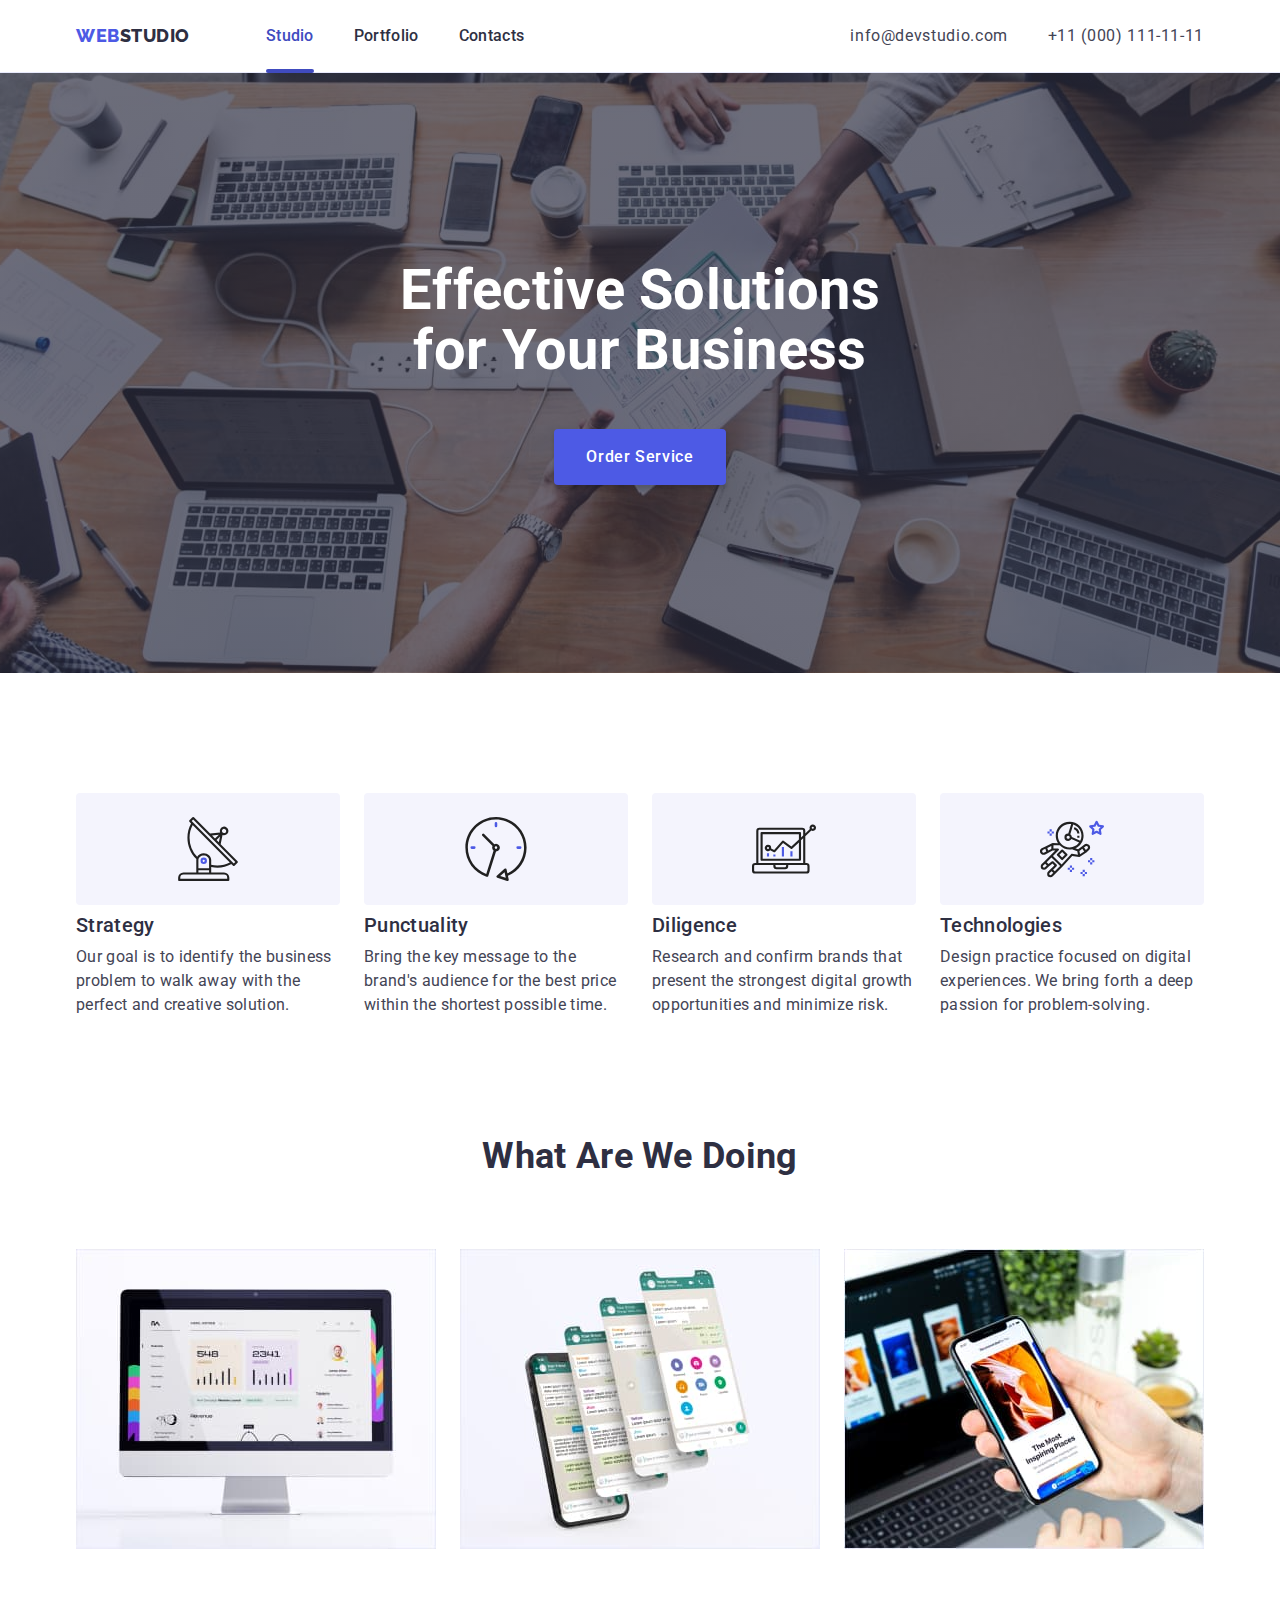
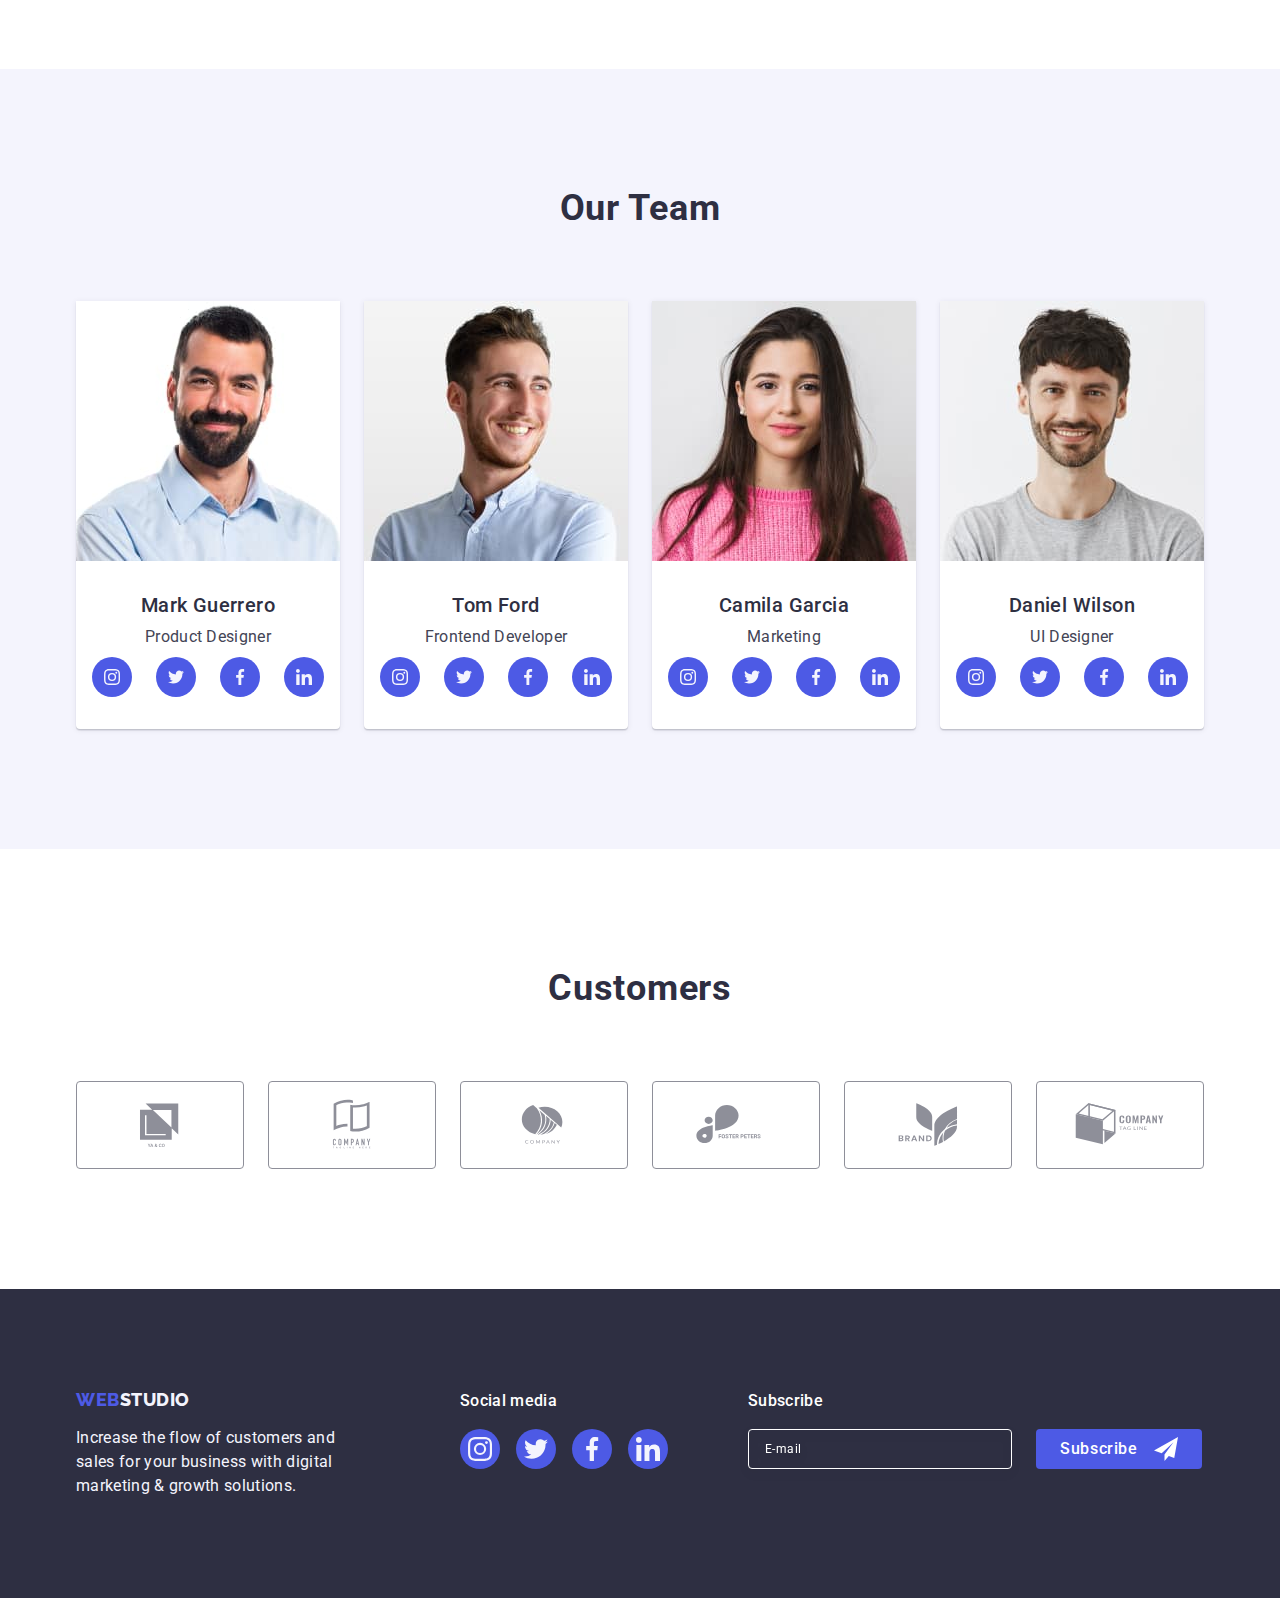
==== commit 8c68312c: "Feat(JS, CSS, HTML) Added filter to porfolio" ====
--- a/index.html
+++ b/index.html
@@ -818,7 +818,7 @@
       </div>
     </div>
 
-    <script src="./js/modal.js"></script>
-    <script src="./js/mobile-menu.js"></script>
+    <script src="./js/modal.js" type="module"></script>
+    <script src="./js/mobile-menu.js" type="module"></script>
   </body>
 </html>
--- a/css/styles.css
+++ b/css/styles.css
@@ -71,6 +71,20 @@
   height: auto;
 }
 
+.is-hidden-js {
+  transform: scale(0.3);
+  position: absolute;
+  margin: -1px;
+  padding: 0;
+  width: 1px;
+  height: 1px;
+  border: 0;
+  white-space: nowrap;
+  clip-path: inset(100%);
+  clip: rect(0 0 0 0);
+  overflow: hidden;
+}
+
 .visually-hidden {
   position: absolute;
   width: 1px;
@@ -129,11 +143,7 @@
 }
 
 @media screen and (max-width: 767px) {
-  .header-nav {
-    display: none;
-  }
-
-  .header-contacts {
+  .header-nav__item {
     display: none;
   }
 }
@@ -218,20 +228,22 @@
   }
 }
 
-.header-contacts__link {
-  color: var(--color-slate);
-  font-weight: 400;
-  font-size: 16px;
-  line-height: 1.5;
-  display: inline-block;
-  transition: color 250ms cubic-bezier(0.4, 0, 0.2, 1);
-}
-
 @media screen and (min-width: 768px) {
   .header-contacts__link {
+    color: var(--color-slate);
+    font-weight: 400;
     font-size: 12px;
     line-height: 1.17;
     letter-spacing: 0.04em;
+    transition: color 250ms cubic-bezier(0.4, 0, 0.2, 1);
+  }
+}
+
+@media screen and (min-width: 1158px) {
+  .header-contacts__link {
+    font-size: 16px;
+    line-height: 1.5;
+    display: inline-block;
   }
 }
 
@@ -244,12 +256,22 @@
 
 .hero {
   background-color: var(--color-grey);
-  padding: 188px 0;
+}
+
+@media screen and (max-width: 1157px) {
+  .hero {
+    padding: 112px 0;
+  }
+}
+
+@media screen and (min-width: 1158px) {
+  .hero {
+    padding: 188px 0;
+  }
 }
 
 .hero__bg-image {
   width: 100%;
-  height: 432px;
   background-position: center;
   background-repeat: no-repeat;
   background-size: cover;
@@ -258,24 +280,23 @@
       rgba(46, 47, 66, 0.7)
     ),
     url('../images/01-hero/hero-mobile-1x.jpg');
-
-  @media (min-device-pixel-ratio: 2),
-    (min-resolution: 192dpi),
-    (min-resolution: 2dppx) {
-    .hero__bg-image {
-      background-image: linear-gradient(
-          rgba(46, 47, 66, 0.7),
-          rgba(46, 47, 66, 0.7)
-        ),
-        url('../images/01-hero/hero-mobile-2x.jpg');
-    }
+}
+
+@media (min-device-pixel-ratio: 2),
+  (min-resolution: 192dpi),
+  (min-resolution: 2dppx) {
+  .hero__bg-image {
+    background-image: linear-gradient(
+        rgba(46, 47, 66, 0.7),
+        rgba(46, 47, 66, 0.7)
+      ),
+      url('../images/01-hero/hero-mobile-2x.jpg');
   }
 }
 
 @media screen and (min-width: 768px) {
   .hero__bg-image {
     width: 100%;
-    height: 436px;
     background-image: linear-gradient(
         rgba(46, 47, 66, 0.7),
         rgba(46, 47, 66, 0.7)
@@ -299,7 +320,6 @@
 @media screen and (min-width: 1158px) {
   .hero__bg-image {
     width: 100%;
-    height: 600px;
     background-image: linear-gradient(
         rgba(46, 47, 66, 0.7),
         rgba(46, 47, 66, 0.7)
@@ -325,6 +345,7 @@
   font-size: 36px;
   line-height: 1.11;
   max-width: 320px;
+  text-align: center;
   margin: 0 auto 72px;
 }
 
@@ -332,9 +353,7 @@
   .hero__title {
     font-size: 56px;
     line-height: 1.07;
-    text-align: center;
     max-width: 496px;
-    text-align: center;
     margin: 0 auto 36px;
   }
 }
@@ -372,8 +391,16 @@
 
 /* ------------------------------------------------------ */
 
-.company {
-  padding: 120px 0;
+@media screen and (max-width: 1157px) {
+  .company {
+    padding: 96px 0;
+  }
+}
+
+@media screen and (min-width: 1158px) {
+  .company {
+    padding: 120px 0;
+  }
 }
 
 @media screen and (max-width: 767px) {
@@ -498,7 +525,18 @@
 
 .team {
   background-color: var(--color-cloud);
-  padding: 120px 0;
+}
+
+@media screen and (max-width: 1157px) {
+  .team {
+    padding: 96px 0;
+  }
+}
+
+@media screen and (min-width: 1158px) {
+  .team {
+    padding: 120px 0;
+  }
 }
 
 .team__title {
@@ -614,8 +652,10 @@
 
 /* ------------------------------------------------------ */
 
-.customers {
-  padding: 96px 0;
+@media screen and (max-width: 1157px) {
+  .customers {
+    padding: 96px 0;
+  }
 }
 
 @media screen and (min-width: 1158px) {
@@ -703,7 +743,18 @@
 
 .footer {
   background-color: var(--color-grey);
-  padding: 96px 0;
+}
+
+@media screen and (max-width: 1157px) {
+  .footer {
+    padding: 96px 0;
+  }
+}
+
+@media screen and (min-width: 1158px) {
+  .footer {
+    padding: 100px 0;
+  }
 }
 
 @media screen and (min-width: 768px) {
@@ -722,7 +773,6 @@
     text-align: start;
     display: flex;
     flex-wrap: wrap;
-    gap: 24px;
   }
 }
 
@@ -733,10 +783,19 @@
   }
 }
 
-@media screen and (min-width: 1158px) {
+.footer__logo-wrapper {
+  width: 264px;
+  margin: 0 auto;
+}
+
+@media screen and (min-width: 768px) {
   .footer__logo-wrapper {
-    width: 264px;
-
+    margin: 0 24px 0 0;
+  }
+}
+
+@media screen and (min-width: 1158px) {
+  .footer__logo-wrapper {
     margin-right: 120px;
   }
 }
@@ -823,18 +882,21 @@
   background-color: var(--color-green);
 }
 
-.footer__subscribe-wrapper {
-  margin-top: 72px;
-}
-
-@media screen and (min-width: 768px) {
+@media screen and (max-width: 767px) {
+  .footer__subscribe-wrapper {
+    margin-top: 72px;
+  }
+}
+
+@media screen and (min-width: 768px) {
+  .footer__subscribe-wrapper {
+    margin-top: 72px;
+  }
+}
+
+@media screen and (min-width: 1158px) {
   .footer__subscribe-wrapper {
     margin-top: 0;
-  }
-}
-
-@media screen and (min-width: 1158px) {
-  .footer__subscribe-wrapper {
     margin-left: 80px;
   }
 }
@@ -1353,6 +1415,7 @@
   line-height: 0;
   background-color: transparent;
   border: none;
+  margin-left: auto;
 }
 
 .mobile-menu__open-icon {
@@ -1512,3 +1575,11 @@
     font-size: 24px;
   }
 }
+
+.is-active-js {
+  color: var(--color-white);
+  background-color: var(--color-ocean);
+  box-shadow: 0px 2px 2px 0px rgba(0, 0, 0, 0.12),
+    0px 2px 1px 0px rgba(0, 0, 0, 0.08), 0px 3px 1px 0px rgba(0, 0, 0, 0.1);
+  border: 1px solid transparent;
+}
